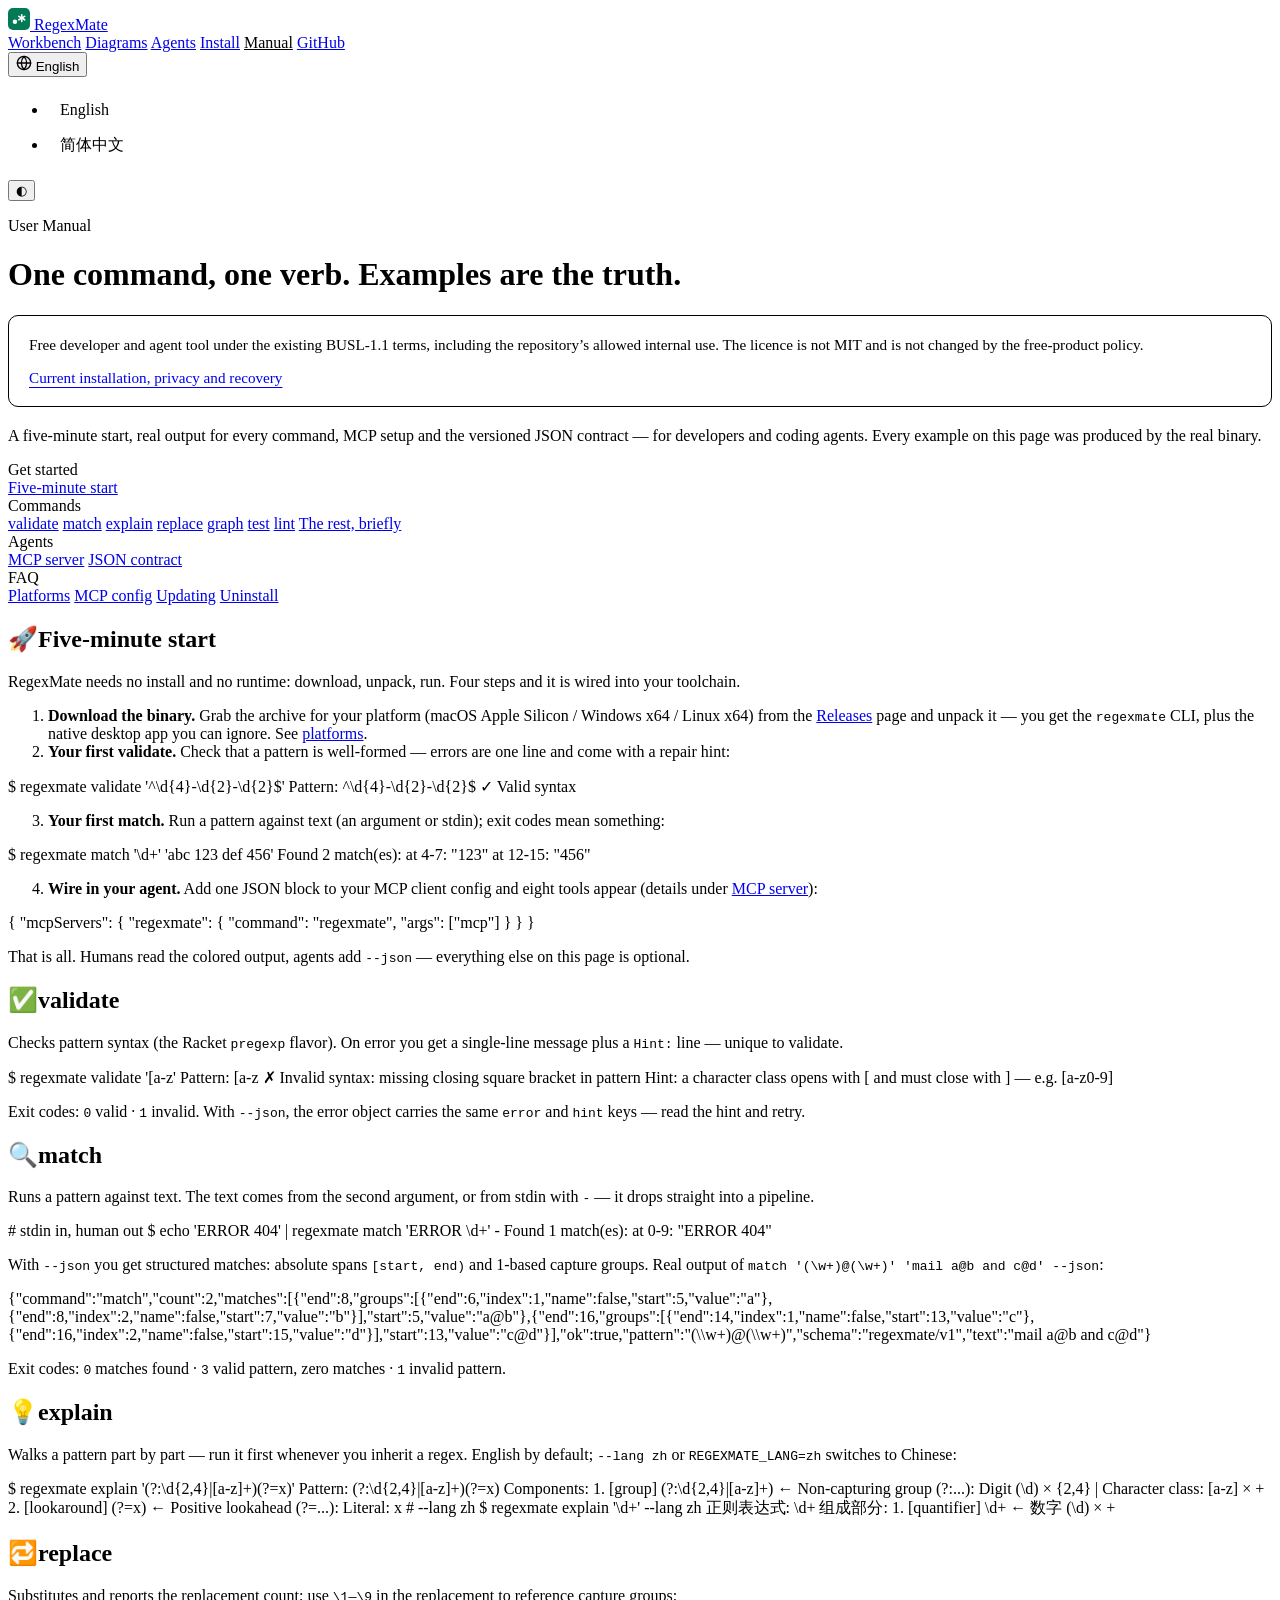
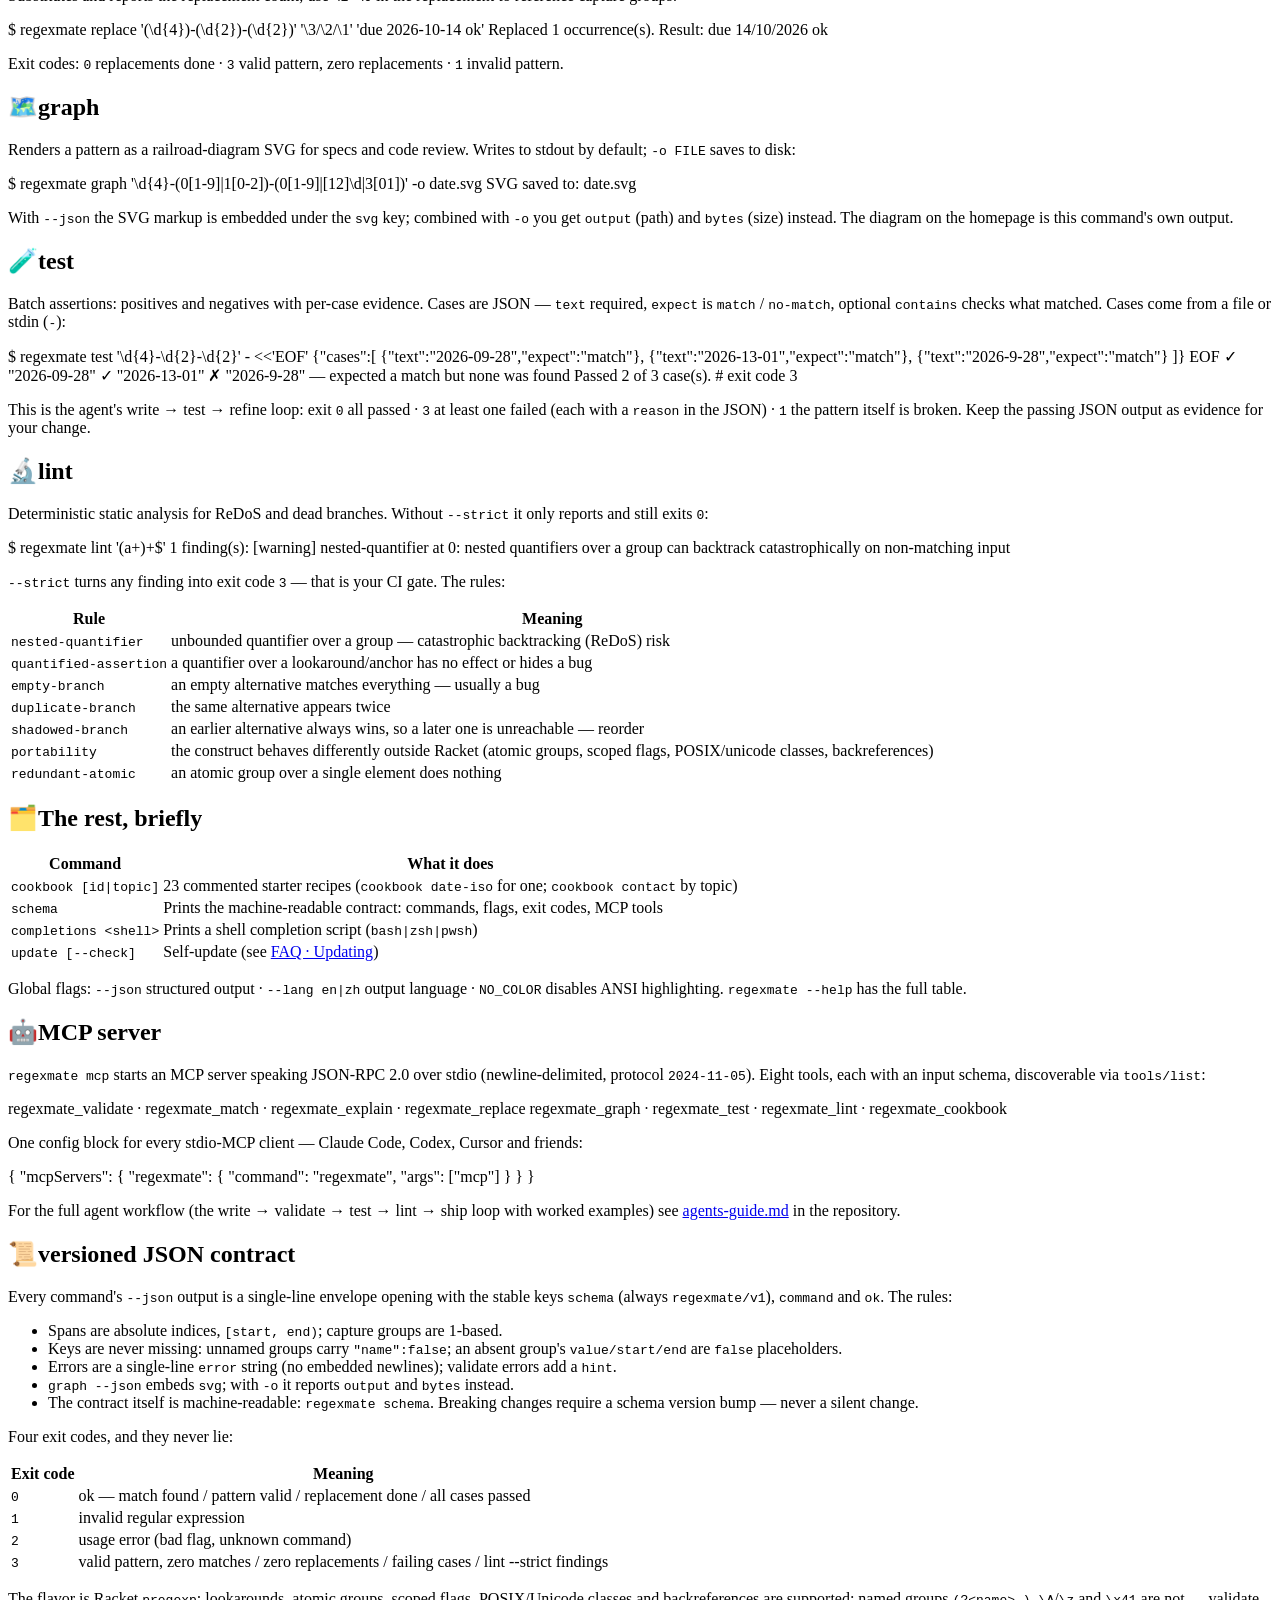
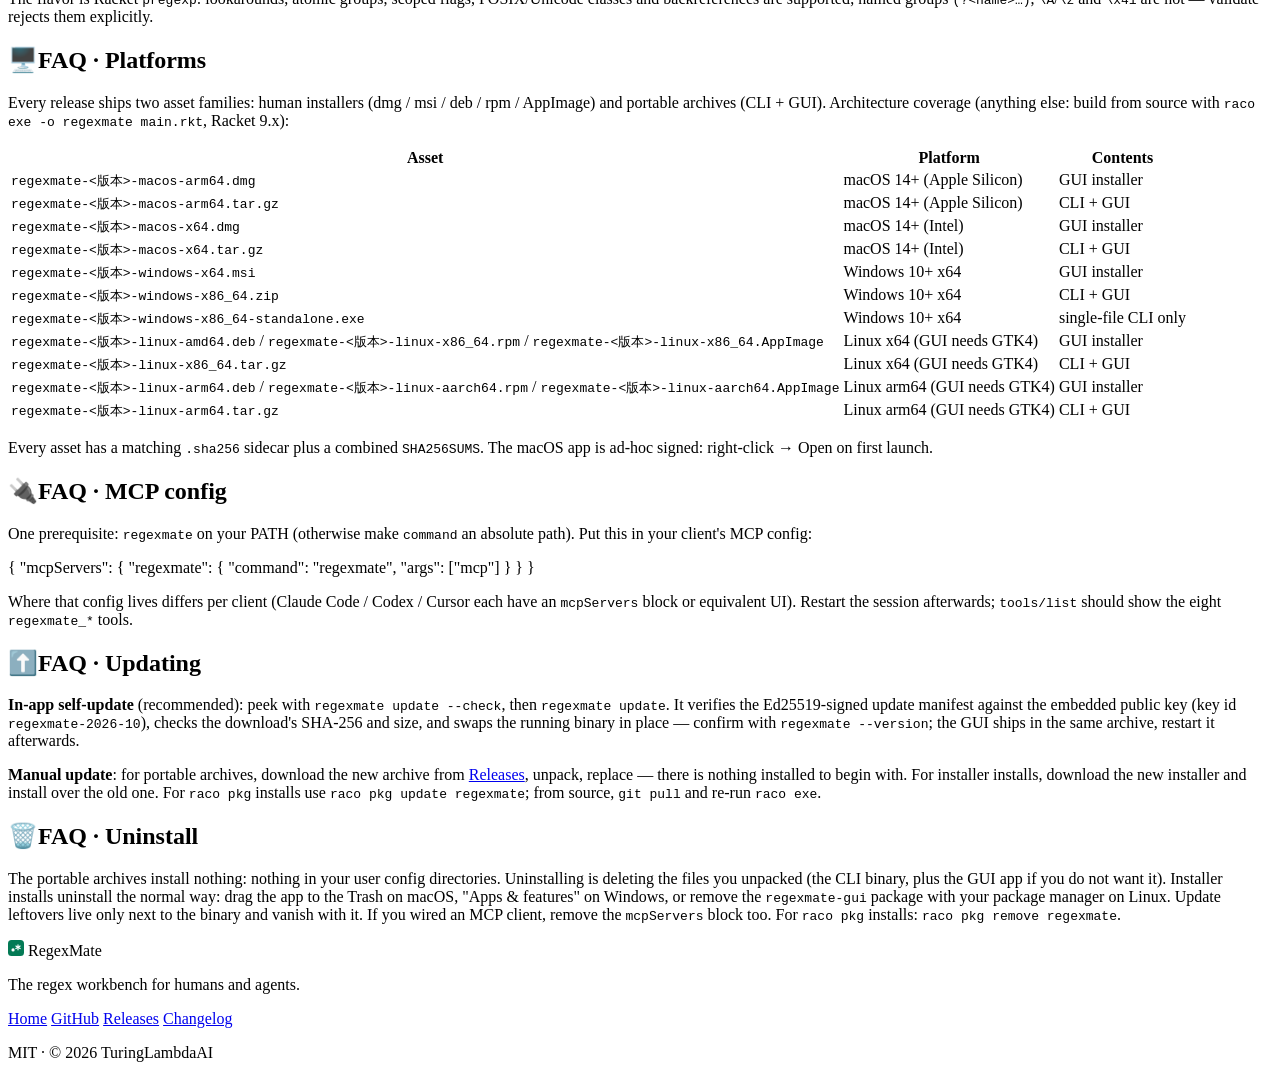
==== docs/guide.html @ d722d04e "docs: correct canonical repository references in public guide" ====
<!DOCTYPE html>
<html lang="zh-CN">
<head>
    <meta charset="UTF-8">
    <meta name="viewport" content="width=device-width, initial-scale=1.0">
    <title>RegexMate — 用户手册</title>
    <meta name="description" content="RegexMate 用户手册：五分钟上手、每个命令的真实示例、MCP server 接入、版本化 JSON 契约与常见问题。面向开发者与 coding agents。">
    <meta property="og:title" content="RegexMate — 用户手册">
    <meta property="og:description" content="五分钟上手、每个命令的真实示例、MCP 接入、版本化 JSON 契约与常见问题。面向开发者与 coding agents。">
    <meta property="og:type" content="website">
    <meta name="theme-color" media="(prefers-color-scheme: light)" content="#faf7f2">
    <meta name="theme-color" media="(prefers-color-scheme: dark)" content="#0A0A0B">
    <script>
      // anti-flash: resolve the theme before the stylesheet applies —
      // localStorage wins when the user picked manually, else the OS setting
      (function () {
        var t = localStorage.getItem('regexmate-theme');
        if (!t) t = matchMedia('(prefers-color-scheme: dark)').matches ? 'dark' : 'light';
        document.documentElement.dataset.theme = t;
      })();
    </script>
    <link rel="icon" type="image/svg+xml" href="assets/favicon.svg">
    <link rel="stylesheet" href="styles.css?v=4">
<script>
var _hmt = _hmt || [];
(function() {
  var hm = document.createElement("script");
  hm.src = "https://hm.baidu.com/hm.js?8e2445912635226bcba0c400bfb6079d";
  var s = document.getElementsByTagName("script")[0];
  s.parentNode.insertBefore(hm, s);
})();
</script>
<style>.lang-menu li.lang-choice{padding:0}.lang-menu .lang-choice button{display:block;width:100%;padding:8px 12px;border:0;background:transparent;color:inherit;font:inherit;text-align:left;cursor:pointer}.lang-menu .lang-choice button:focus-visible{outline:2px solid currentColor;outline-offset:-2px;border-radius:4px}</style>
<style>.guide-status{margin:20px 0;padding:16px 20px;border:1px solid currentColor;border-radius:10px;font-size:.95rem;line-height:1.65}.guide-status p{margin:0 0 8px}.guide-status a{text-decoration:underline;text-underline-offset:4px}html:lang(en) .reader-zh,html:lang(zh) .reader-en{display:none!important}</style>
</head>
<body>

    <!-- Nav -->
    <nav class="nav">
        <div class="nav-inner">
            <a class="brand" href="index.html">
                <svg width="22" height="22" viewBox="0 0 512 512" fill="none" aria-hidden="true">
                    <rect width="512" height="512" rx="115" fill="#037A55"/>
                    <circle cx="161" cy="318" r="52" fill="#FFFFFF"/>
                    <line x1="320" y1="156" x2="320" y2="314" stroke="#FFFFFF" stroke-width="37" stroke-linecap="round"/>
                    <line x1="251.6" y1="195.5" x2="388.4" y2="274.5" stroke="#FFFFFF" stroke-width="37" stroke-linecap="round"/>
                    <line x1="388.4" y1="195.5" x2="251.6" y2="274.5" stroke="#FFFFFF" stroke-width="37" stroke-linecap="round"/>
                </svg>
                RegexMate
            </a>
            <div class="nav-links">
                <a href="index.html#workbench" data-i18n="nav.workbench">工作台</a>
                <a href="index.html#diagrams" data-i18n="nav.diagrams">图解</a>
                <a href="index.html#agents" data-i18n="nav.agents">智能体</a>
                <a href="index.html#install" data-i18n="nav.install">安装</a>
                <a href="guide.html" data-i18n="nav.manual" style="color:var(--accent)">手册</a>
                <a href="https://github.com/turlamai/regexmate" class="nav-github">GitHub</a>
                <div class="lang-dropdown-wrapper">
                    <button class="lang-btn" type="button" onclick="void 0" aria-label="Switch language">
                        <svg width="16" height="16" viewBox="0 0 24 24" fill="none" stroke="currentColor" stroke-width="2" stroke-linecap="round" stroke-linejoin="round"><circle cx="12" cy="12" r="10"></circle><line x1="2" y1="12" x2="22" y2="12"></line><path d="M12 2a15.3 15.3 0 0 1 4 10 15.3 15.3 0 0 1-4 10 15.3 15.3 0 0 1-4-10 15.3 15.3 0 0 1 4-10z"></path></svg>
                        <span id="current-lang-label">简体中文</span>
                    </button>
                    <ul class="lang-menu">
                        <li class="lang-choice"><button type="button" onclick="setLanguage('en')">English</button></li>
                        <li class="lang-choice"><button type="button" onclick="setLanguage('zh')">简体中文</button></li>
                    </ul>
                </div>
                <button class="theme-btn" id="theme-btn" type="button" aria-label="Toggle theme">◐</button>
            </div>
        </div>
    </nav>

    <!-- Hero -->
    <header class="manual-hero">
        <div class="container">
            <p class="eyebrow" data-i18n="gd.eyebrow">用户手册</p>
            <h1 data-i18n="gd.title">一条命令一个动词，示例即真相。</h1>
<aside class="guide-status"><p class="reader-en " lang="en">Free developer and agent tool under the existing BUSL-1.1 terms, including the repository’s allowed internal use. The licence is not MIT and is not changed by the free-product policy.</p><p class="reader-zh " lang="zh">按现行 BUSL-1.1 条款提供的免费开发者与 agent 工具，包含仓库许可的内部使用。许可证不是 MIT，免费定位不改变许可条款。</p><a class="reader-en" lang="en" href="https://github.com/turlamai/regexmate/blob/main/docs/USER-GUIDE.md">Current installation, privacy and recovery</a><a class="reader-zh" lang="zh" href="https://github.com/turlamai/regexmate/blob/main/docs/USER-GUIDE.zh-CN.md">当前安装、隐私与恢复</a></aside>
            <p class="lead" data-i18n="gd.lead">五分钟上手、每个命令的真实输出、MCP 接入与版本化 JSON 契约——面向开发者与 coding agents。本页所有示例都由真实二进制产出。</p>
        </div>
    </header>

    <!-- Two-column: TOC + content -->
    <div class="manual-layout">

        <aside class="manual-toc" id="toc">
            <div class="manual-toc-group" data-i18n="gd.toc.start">上手</div>
            <a href="#quickstart" data-i18n="gd.toc.quickstart">五分钟上手</a>
            <div class="manual-toc-group" data-i18n="gd.toc.cmds">命令</div>
            <a href="#validate">validate</a>
            <a href="#match">match</a>
            <a href="#explain">explain</a>
            <a href="#replace">replace</a>
            <a href="#graph">graph</a>
            <a href="#test">test</a>
            <a href="#lint">lint</a>
            <a href="#cheatsheet" data-i18n="gd.toc.more">其余命令速查</a>
            <div class="manual-toc-group" data-i18n="gd.toc.agents">智能体</div>
            <a href="#mcp">MCP server</a>
            <a href="#contract" data-i18n="gd.toc.contract">JSON 契约</a>
            <div class="manual-toc-group">FAQ</div>
            <a href="#faq-platforms" data-i18n="gd.toc.platforms">平台覆盖</a>
            <a href="#faq-mcp" data-i18n="gd.toc.mcp">MCP 配置</a>
            <a href="#faq-update" data-i18n="gd.toc.update">更新</a>
            <a href="#faq-uninstall" data-i18n="gd.toc.uninstall">卸载</a>
        </aside>

        <main>

            <!-- =================== Quick start =================== -->
            <section class="manual-section" id="quickstart">
                <h2 class="manual-h2"><span class="h2-emoji">🚀</span><span data-i18n="gd.qs.title">五分钟上手</span></h2>
                <p data-i18n="gd.qs.p1">RegexMate 免安装、免运行时：下载、解压、运行。以下四步走完，你已经把它接进了你的工具链。</p>
                <ol>
                    <li data-i18n="gd.qs.s1"><strong>下载二进制。</strong>到 <a href="https://github.com/turlamai/regexmate/releases/latest">Releases</a> 页取对应平台的包（macOS Apple Silicon / Windows x64 / Linux x64），解压即得 <code>regexmate</code> CLI——包里还带原生桌面应用，不需要可略过。详见 <a href="#faq-platforms">平台覆盖</a>。</li>
                    <li data-i18n="gd.qs.s2"><strong>第一条 validate。</strong>确认一个正则写没写对——错误单行输出，还带修复提示：</li>
                </ol>
                <div class="out"><span class="prompt">$</span> regexmate validate '^\d{4}-\d{2}-\d{2}$'
Pattern: ^\d{4}-\d{2}-\d{2}$
✓ Valid syntax</div>
                <ol start="3">
                    <li data-i18n="gd.qs.s3"><strong>第一条 match。</strong>对文本（参数或 stdin）执行匹配，退出码语义化：</li>
                </ol>
                <div class="out"><span class="prompt">$</span> regexmate match '<span class="flag">\d+</span>' 'abc 123 def 456'
Found 2 match(es):
  at 4-7: "123"
  at 12-15: "456"</div>
                <ol start="4">
                    <li data-i18n="gd.qs.s4"><strong>接进你的 agent。</strong>在 MCP 客户端配置里加一段 JSON，八个工具即刻可用（完整说明见 <a href="#mcp">MCP server</a>）：</li>
                </ol>
                <div class="out">{
  <span class="flag">"mcpServers"</span>: {
    <span class="flag">"regexmate"</span>: { <span class="flag">"command"</span>: "regexmate", <span class="flag">"args"</span>: ["mcp"] }
  }
}</div>
                <p data-i18n="gd.qs.note">就这些。人类直接读彩色输出，agent 加一个 <code>--json</code>——其余章节都是可选的。</p>
            </section>

            <!-- =================== validate =================== -->
            <section class="manual-section" id="validate">
                <h2 class="manual-h2"><span class="h2-emoji">✅</span><span>validate</span></h2>
                <p data-i18n="gd.validate.p1">检查正则语法（Racket <code>pregexp</code> 方言）。语法错误时输出单行错误和一行 <code>Hint:</code> 修复建议——这是 validate 独有的。</p>
                <div class="out"><span class="prompt">$</span> regexmate validate '[a-z'
Pattern: [a-z
✗ Invalid syntax: missing closing square bracket in pattern
Hint: a character class opens with [ and must close with ] — e.g. [a-z0-9]</div>
                <p data-i18n="gd.validate.p2">退出码：<code>0</code> 语法有效 · <code>1</code> 语法无效。加 <code>--json</code> 时错误对象同样携带 <code>error</code> 与 <code>hint</code> 键，agent 读 hint 再重试即可。</p>
            </section>

            <!-- =================== match =================== -->
            <section class="manual-section" id="match">
                <h2 class="manual-h2"><span class="h2-emoji">🔍</span><span>match</span></h2>
                <p data-i18n="gd.match.p1">对文本执行匹配。文本来自第二个参数，或用 <code>-</code> 从 stdin 读——管道里随手就能接。</p>
                <div class="out"><span class="comment"># stdin in, human out</span>
<span class="prompt">$</span> echo 'ERROR 404' | regexmate match 'ERROR <span class="flag">\d+</span>' -
Found 1 match(es):
  at 0-9: "ERROR 404"</div>
                <p data-i18n="gd.match.p2"><code>--json</code> 时输出结构化匹配：绝对区间 <code>[start, end)</code>、从 1 计数的捕获组。下面是 <code>match '(\w+)@(\w+)' 'mail a@b and c@d' --json</code> 的真实输出：</p>
                <div class="out">{"command":"match","count":2,"matches":[{"end":8,"groups":[{"end":6,"index":1,"name":false,"start":5,"value":"a"},{"end":8,"index":2,"name":false,"start":7,"value":"b"}],"start":5,"value":"a@b"},{"end":16,"groups":[{"end":14,"index":1,"name":false,"start":13,"value":"c"},{"end":16,"index":2,"name":false,"start":15,"value":"d"}],"start":13,"value":"c@d"}],"ok":true,"pattern":"(\\w+)@(\\w+)","schema":"regexmate/v1","text":"mail a@b and c@d"}</div>
                <p data-i18n="gd.match.p3">退出码：<code>0</code> 有匹配 · <code>3</code> 语法有效但零匹配 · <code>1</code> 正则无效。</p>
            </section>

            <!-- =================== explain =================== -->
            <section class="manual-section" id="explain">
                <h2 class="manual-h2"><span class="h2-emoji">💡</span><span>explain</span></h2>
                <p data-i18n="gd.explain.p1">逐段解释一个正则——接手别人的正则时先跑一遍。默认英文，<code>--lang zh</code> 或环境变量 <code>REGEXMATE_LANG=zh</code> 切中文：</p>
                <div class="out"><span class="prompt">$</span> regexmate explain '(?:\d{2,4}|[a-z]+)(?=x)'
Pattern: (?:\d{2,4}|[a-z]+)(?=x)

Components:
  1. [group] (?:\d{2,4}|[a-z]+)  ← Non-capturing group (?:...): Digit (\d) × {2,4} | Character class: [a-z] × +
  2. [lookaround] (?=x)  ← Positive lookahead (?=...): Literal: x

<span class="comment"># --lang zh</span>
<span class="prompt">$</span> regexmate explain '<span class="flag">\d+</span>' --lang zh
正则表达式: \d+

组成部分:
  1. [quantifier] \d+  ← 数字 (\d) × +</div>
            </section>

            <!-- =================== replace =================== -->
            <section class="manual-section" id="replace">
                <h2 class="manual-h2"><span class="h2-emoji">🔁</span><span>replace</span></h2>
                <p data-i18n="gd.replace.p1">替换并报告替换次数，替换文本里用 <code>\1</code>–<code>\9</code> 反向引用捕获组：</p>
                <div class="out"><span class="prompt">$</span> regexmate replace '(\d{4})-(\d{2})-(\d{2})' '<span class="flag">\3/\2/\1</span>' 'due 2026-10-14 ok'
Replaced 1 occurrence(s).
Result: due 14/10/2026 ok</div>
                <p data-i18n="gd.replace.p2">退出码：<code>0</code> 有替换 · <code>3</code> 语法有效但零替换 · <code>1</code> 正则无效。</p>
            </section>

            <!-- =================== graph =================== -->
            <section class="manual-section" id="graph">
                <h2 class="manual-h2"><span class="h2-emoji">🗺️</span><span>graph</span></h2>
                <p data-i18n="gd.graph.p1">把正则渲染成铁路图 SVG，用于规格文档和代码评审。默认写 stdout，<code>-o FILE</code> 落盘：</p>
                <div class="out"><span class="prompt">$</span> regexmate graph '<span class="flag">\d{4}-(0[1-9]|1[0-2])-(0[1-9]|[12]\d|3[01])</span>' -o date.svg
SVG saved to: date.svg</div>
                <p data-i18n="gd.graph.p2"><code>--json</code> 时 SVG 直接内嵌在 <code>svg</code> 键里；与 <code>-o</code> 同用时则报告 <code>output</code>（路径）和 <code>bytes</code>（大小）两个键。首页那张铁路图就是这个命令自己的输出。</p>
            </section>

            <!-- =================== test =================== -->
            <section class="manual-section" id="test">
                <h2 class="manual-h2"><span class="h2-emoji">🧪</span><span>test</span></h2>
                <p data-i18n="gd.test.p1">批量断言：正反用例各来一遍，逐条给出证据。用例是 JSON——<code>text</code> 必填，<code>expect</code> 取 <code>match</code> / <code>no-match</code>，可选 <code>contains</code> 检查匹配内容。用例文件参数或 stdin（<code>-</code>）皆可：</p>
                <div class="out"><span class="prompt">$</span> regexmate test '<span class="flag">\d{4}-\d{2}-\d{2}</span>' - &lt;&lt;'EOF'
{"cases":[
  {"text":"2026-09-28","expect":"match"},
  {"text":"2026-13-01","expect":"match"},
  {"text":"2026-9-28","expect":"match"}
]}
EOF
  ✓ "2026-09-28"
  ✓ "2026-13-01"
  ✗ "2026-9-28" — expected a match but none was found
Passed 2 of 3 case(s).<span class="comment">   # exit code 3</span></div>
                <p data-i18n="gd.test.p2">这就是 agent 的 write → test → refine 循环：退出码 <code>0</code> 全部通过 · <code>3</code> 有用例失败（JSON 输出里逐条带 <code>reason</code>）· <code>1</code> 正则本身无效。把通过的 JSON 输出留作改动证据。</p>
            </section>

            <!-- =================== lint =================== -->
            <section class="manual-section" id="lint">
                <h2 class="manual-h2"><span class="h2-emoji">🔬</span><span>lint</span></h2>
                <p data-i18n="gd.lint.p1">确定性静态分析，抓 ReDoS 与死分支。不加 <code>--strict</code> 时只报告、退出码仍为 <code>0</code>：</p>
                <div class="out"><span class="prompt">$</span> regexmate lint '(a+)+$'
1 finding(s):
  [warning] nested-quantifier at 0: nested quantifiers over a group can backtrack catastrophically on non-matching input</div>
                <p data-i18n="gd.lint.p2"><code>--strict</code> 把任何发现变成退出码 <code>3</code>——CI 门禁就靠它。规则一览：</p>
                <table class="syntax-table">
                    <thead>
                        <tr>
                            <th data-i18n="gd.lint.th1">规则</th>
                            <th data-i18n="gd.lint.th2">含义</th>
                        </tr>
                    </thead>
                    <tbody>
                        <tr><td><code>nested-quantifier</code></td><td data-i18n="gd.lint.r1">组上再叠无界量词——灾难性回溯（ReDoS）风险</td></tr>
                        <tr><td><code>quantified-assertion</code></td><td data-i18n="gd.lint.r2">环视/锚点上的量词无效果或掩盖 bug</td></tr>
                        <tr><td><code>empty-branch</code></td><td data-i18n="gd.lint.r3">空分支匹配一切——通常是 bug</td></tr>
                        <tr><td><code>duplicate-branch</code></td><td data-i18n="gd.lint.r4">同一分支出现两次</td></tr>
                        <tr><td><code>shadowed-branch</code></td><td data-i18n="gd.lint.r5">前面的分支永远命中，后面的分支不可达——调整顺序</td></tr>
                        <tr><td><code>portability</code></td><td data-i18n="gd.lint.r6">该构造在 Racket 之外行为不同（原子组、内嵌旗标、POSIX/unicode 类、反向引用）</td></tr>
                        <tr><td><code>redundant-atomic</code></td><td data-i18n="gd.lint.r7">单元素上的原子组不起作用</td></tr>
                    </tbody>
                </table>
            </section>

            <!-- =================== cheatsheet =================== -->
            <section class="manual-section" id="cheatsheet">
                <h2 class="manual-h2"><span class="h2-emoji">🗂️</span><span data-i18n="gd.cheat.title">其余命令速查</span></h2>
                <table class="syntax-table">
                    <thead>
                        <tr>
                            <th data-i18n="gd.cheat.th1">命令</th>
                            <th data-i18n="gd.cheat.th2">作用</th>
                        </tr>
                    </thead>
                    <tbody>
                        <tr><td><code>cookbook [id|topic]</code></td><td data-i18n="gd.cheat.c1">23 个带讲解的入门配方（<code>cookbook date-iso</code> 看单条；<code>cookbook contact</code> 按主题）</td></tr>
                        <tr><td><code>schema</code></td><td data-i18n="gd.cheat.c2">打印机器可读契约：命令、旗标、退出码、MCP 工具</td></tr>
                        <tr><td><code>completions &lt;shell&gt;</code></td><td data-i18n="gd.cheat.c3">输出 shell 补全脚本（<code>bash|zsh|pwsh</code>）</td></tr>
                        <tr><td><code>update [--check]</code></td><td data-i18n="gd.cheat.c4">自更新（见 <a href="#faq-update">FAQ·更新</a>）</td></tr>
                    </tbody>
                </table>
                <p data-i18n="gd.cheat.note">通用旗标：<code>--json</code> 结构化输出 · <code>--lang en|zh</code> 输出语言 · <code>NO_COLOR</code> 关闭 ANSI 高亮。用 <code>regexmate --help</code> 看全表。</p>
            </section>

            <!-- =================== MCP =================== -->
            <section class="manual-section" id="mcp">
                <h2 class="manual-h2"><span class="h2-emoji">🤖</span><span>MCP server</span></h2>
                <p data-i18n="gd.mcp.p1"><code>regexmate mcp</code> 启动 stdio 上的 JSON-RPC 2.0（换行分隔，协议版本 <code>2024-11-05</code>）MCP server。八个工具，各带输入 schema，可通过 <code>tools/list</code> 发现：</p>
                <div class="out">regexmate_validate · regexmate_match · regexmate_explain · regexmate_replace
regexmate_graph · regexmate_test · regexmate_lint · regexmate_cookbook</div>
                <p data-i18n="gd.mcp.p2">Claude Code、Codex、Cursor 等任何支持 stdio MCP 的客户端都认这一段配置：</p>
                <div class="out">{
  <span class="flag">"mcpServers"</span>: {
    <span class="flag">"regexmate"</span>: { <span class="flag">"command"</span>: "regexmate", <span class="flag">"args"</span>: ["mcp"] }
  }
}</div>
                <p data-i18n="gd.mcp.p3">给 agent 的完整工作流（write → validate → test → lint → ship 循环与实例）见仓库里的 <a href="https://github.com/turlamai/regexmate/blob/main/docs/agents-guide.md">agents-guide.md</a>。</p>
            </section>

            <!-- =================== contract =================== -->
            <section class="manual-section" id="contract">
                <h2 class="manual-h2"><span class="h2-emoji">📜</span><span data-i18n="gd.contract.title">versioned JSON contract</span></h2>
                <p data-i18n="gd.contract.p1">每个命令的 <code>--json</code> 输出都是单行信封，稳定键 <code>schema</code>（恒为 <code>regexmate/v1</code>）、<code>command</code>、<code>ok</code> 打头。规则：</p>
                <ul>
                    <li data-i18n="gd.contract.r1">区间是绝对下标、<code>[start, end)</code> 半开；捕获组从 1 计数。</li>
                    <li data-i18n="gd.contract.r2">键永不缺席：未命名组 <code>"name":false</code>；缺席的组 <code>value/start/end</code> 用 <code>false</code> 占位。</li>
                    <li data-i18n="gd.contract.r3">错误是单行 <code>error</code> 字符串（无内嵌换行）；validate 的错误附 <code>hint</code> 修复建议。</li>
                    <li data-i18n="gd.contract.r4"><code>graph --json</code> 内嵌 <code>svg</code>；与 <code>-o</code> 同用时报告 <code>output</code> 与 <code>bytes</code>。</li>
                    <li data-i18n="gd.contract.r5">契约本身机读：<code>regexmate schema</code>。破坏性变更必须先升 schema 版本，绝不悄悄改。</li>
                </ul>
                <p data-i18n="gd.contract.p2">退出码四档，语义从不撒谎：</p>
                <table class="syntax-table">
                    <thead>
                        <tr><th data-i18n="gd.contract.th1">退出码</th><th data-i18n="gd.contract.th2">含义</th></tr>
                    </thead>
                    <tbody>
                        <tr><td><code>0</code></td><td data-i18n="gd.contract.e0">成功——有匹配 / 语法有效 / 完成替换 / 用例全过</td></tr>
                        <tr><td><code>1</code></td><td data-i18n="gd.contract.e1">正则表达式无效</td></tr>
                        <tr><td><code>2</code></td><td data-i18n="gd.contract.e2">用法错误（错误选项、未知命令）</td></tr>
                        <tr><td><code>3</code></td><td data-i18n="gd.contract.e3">语法有效但零匹配 / 零替换 / 用例失败 / lint --strict 有发现</td></tr>
                    </tbody>
                </table>
                <p data-i18n="gd.contract.p3">正则方言是 Racket <code>pregexp</code>：支持环视、原子组、内嵌旗标、POSIX/Unicode 类、反向引用；不支持命名组 <code>(?&lt;name&gt;…)</code>、<code>\A</code>/<code>\z</code>、<code>\x41</code>——validate 会明确拒绝。</p>
            </section>

            <!-- =================== FAQ: platforms =================== -->
            <section class="manual-section" id="faq-platforms">
                <h2 class="manual-h2"><span class="h2-emoji">🖥️</span><span data-i18n="gd.faq.plat.title">FAQ · 平台覆盖</span></h2>
                <p data-i18n="gd.faq.plat.p1">每个 release 提供两类资产：人类安装器（dmg / msi / deb / rpm / AppImage）与便携压缩包（CLI + GUI）。架构覆盖如下（其余架构请从源码构建：<code>raco exe -o regexmate main.rkt</code>，需 Racket 9.x）：</p>
                <table class="syntax-table">
                    <thead>
                        <tr>
                            <th data-i18n="gd.faq.plat.th1">资产</th>
                            <th data-i18n="gd.faq.plat.th2">平台</th>
                            <th data-i18n="gd.faq.plat.th3">内容</th>
                        </tr>
                    </thead>
                    <tbody>
                        <tr><td><code>regexmate-&lt;版本&gt;-macos-arm64.dmg</code></td><td data-i18n="gd.faq.plat.p4">macOS 14+（Apple Silicon）</td><td data-i18n="gd.faq.plat.p10">GUI 安装器</td></tr>
                        <tr><td><code>regexmate-&lt;版本&gt;-macos-arm64.tar.gz</code></td><td data-i18n="gd.faq.plat.p4">macOS 14+（Apple Silicon）</td><td>CLI + GUI</td></tr>
                        <tr><td><code>regexmate-&lt;版本&gt;-macos-x64.dmg</code></td><td data-i18n="gd.faq.plat.p8">macOS 14+（Intel）</td><td data-i18n="gd.faq.plat.p10">GUI 安装器</td></tr>
                        <tr><td><code>regexmate-&lt;版本&gt;-macos-x64.tar.gz</code></td><td data-i18n="gd.faq.plat.p8">macOS 14+（Intel）</td><td>CLI + GUI</td></tr>
                        <tr><td><code>regexmate-&lt;版本&gt;-windows-x64.msi</code></td><td>Windows 10+ x64</td><td data-i18n="gd.faq.plat.p10">GUI 安装器</td></tr>
                        <tr><td><code>regexmate-&lt;版本&gt;-windows-x86_64.zip</code></td><td>Windows 10+ x64</td><td>CLI + GUI</td></tr>
                        <tr><td><code>regexmate-&lt;版本&gt;-windows-x86_64-standalone.exe</code></td><td>Windows 10+ x64</td><td data-i18n="gd.faq.plat.p5">仅 CLI 的单文件</td></tr>
                        <tr><td><code>regexmate-&lt;版本&gt;-linux-amd64.deb</code> / <code>regexmate-&lt;版本&gt;-linux-x86_64.rpm</code> / <code>regexmate-&lt;版本&gt;-linux-x86_64.AppImage</code></td><td data-i18n="gd.faq.plat.p7">Linux x64（GUI 需 GTK4）</td><td data-i18n="gd.faq.plat.p10">GUI 安装器</td></tr>
                        <tr><td><code>regexmate-&lt;版本&gt;-linux-x86_64.tar.gz</code></td><td data-i18n="gd.faq.plat.p7">Linux x64（GUI 需 GTK4）</td><td>CLI + GUI</td></tr>
                        <tr><td><code>regexmate-&lt;版本&gt;-linux-arm64.deb</code> / <code>regexmate-&lt;版本&gt;-linux-aarch64.rpm</code> / <code>regexmate-&lt;版本&gt;-linux-aarch64.AppImage</code></td><td data-i18n="gd.faq.plat.p9">Linux arm64（GUI 需 GTK4）</td><td data-i18n="gd.faq.plat.p10">GUI 安装器</td></tr>
                        <tr><td><code>regexmate-&lt;版本&gt;-linux-arm64.tar.gz</code></td><td data-i18n="gd.faq.plat.p9">Linux arm64（GUI 需 GTK4）</td><td>CLI + GUI</td></tr>
                    </tbody>
                </table>
                <p data-i18n="gd.faq.plat.p6">每个资产都有同名 <code>.sha256</code> 边车和汇总的 <code>SHA256SUMS</code>。macOS 包为 ad-hoc 签名：首次打开 GUI 需右键 → 打开。</p>
            </section>

            <!-- =================== FAQ: MCP config =================== -->
            <section class="manual-section" id="faq-mcp">
                <h2 class="manual-h2"><span class="h2-emoji">🔌</span><span data-i18n="gd.faq.mcp.title">FAQ · MCP 配置</span></h2>
                <p data-i18n="gd.faq.mcp.p1">前提只有一个：<code>regexmate</code> 可执行文件在 PATH 里（不在的话把 <code>command</code> 写成绝对路径）。把这段放进客户端的 MCP 配置：</p>
                <div class="out">{
  <span class="flag">"mcpServers"</span>: {
    <span class="flag">"regexmate"</span>: { <span class="flag">"command"</span>: "regexmate", <span class="flag">"args"</span>: ["mcp"] }
  }
}</div>
                <p data-i18n="gd.faq.mcp.p2">配置文件位置随客户端而异（Claude Code / Codex / Cursor 各有 <code>mcpServers</code> 段或等价界面）；保存后重启会话，用 <code>tools/list</code> 应能看到八个 <code>regexmate_*</code> 工具。</p>
            </section>

            <!-- =================== FAQ: update =================== -->
            <section class="manual-section" id="faq-update">
                <h2 class="manual-h2"><span class="h2-emoji">⬆️</span><span data-i18n="gd.faq.update.title">FAQ · 更新</span></h2>
                <p data-i18n="gd.faq.update.p1"><strong>应用内自更新</strong>（推荐）：先 <code>regexmate update --check</code> 探一眼，再 <code>regexmate update</code>。更新流程会验证 Ed25519 签名的更新清单（内嵌公钥，key id <code>regexmate-2026-10</code>）、核对下载的 SHA-256 与大小，然后把运行中的二进制原地换装——更新完 <code>regexmate --version</code> 确认；GUI 在同一包里，重启即可。</p>
                <p data-i18n="gd.faq.update.p2"><strong>手动更新</strong>：便携包从 <a href="https://github.com/turlamai/regexmate/releases/latest">Releases</a> 下载新包、解压、覆盖旧文件即可——本来就免安装；安装器安装的重新下载新安装器覆盖安装。<code>raco pkg</code> 安装的用 <code>raco pkg update regexmate</code>；源码安装 <code>git pull</code> 后重跑 <code>raco exe</code>。</p>
            </section>

            <!-- =================== FAQ: uninstall =================== -->
            <section class="manual-section" id="faq-uninstall">
                <h2 class="manual-h2"><span class="h2-emoji">🗑️</span><span data-i18n="gd.faq.un.title">FAQ · 卸载</span></h2>
                <p data-i18n="gd.faq.un.p1">便携包免安装：不写用户配置目录，卸载就是删掉你解包出来的文件（CLI 二进制，连同不要的 GUI 应用）。安装器安装的从系统正常途径卸载：macOS 把应用拖进废纸篓，Windows 用「应用和功能」，Linux 用包管理器移除 <code>regexmate-gui</code> 包。更新产生的临时文件只出现在二进制旁边，随删除一起消失。若从 MCP 客户端接入过，顺手删掉配置里的 <code>mcpServers</code> 段。<code>raco pkg</code> 安装用 <code>raco pkg remove regexmate</code>。</p>
            </section>

        </main>
    </div>

    <!-- Footer -->
    <footer class="footer">
        <div class="container footer-inner">
            <div>
                <div class="brand brand-footer">
                    <svg width="16" height="16" viewBox="0 0 512 512" fill="none" aria-hidden="true">
                        <rect width="512" height="512" rx="115" fill="#037A55"/>
                        <circle cx="161" cy="318" r="52" fill="#FFFFFF"/>
                        <line x1="320" y1="156" x2="320" y2="314" stroke="#FFFFFF" stroke-width="37" stroke-linecap="round"/>
                        <line x1="251.6" y1="195.5" x2="388.4" y2="274.5" stroke="#FFFFFF" stroke-width="37" stroke-linecap="round"/>
                        <line x1="388.4" y1="195.5" x2="251.6" y2="274.5" stroke="#FFFFFF" stroke-width="37" stroke-linecap="round"/>
                    </svg>
                    RegexMate
                </div>
                <p class="footer-note" data-i18n="ft.note">面向人与智能体的正则工作台。</p>
            </div>
            <div class="footer-links">
                <a href="index.html" data-i18n="ft.home">首页</a>
                <a href="https://github.com/turlamai/regexmate">GitHub</a>
                <a href="https://github.com/turlamai/regexmate/releases" data-i18n="ft.releases">发布</a>
                <a href="https://github.com/turlamai/regexmate/blob/main/CHANGELOG.md" data-i18n="ft.changelog">更新日志</a>
            </div>
            <p class="footer-copy">MIT · © 2026 TuringLambdaAI</p>
        </div>
    </footer>

    <script>
    (function () {
        // i18n dictionaries — the static markup is the zh-CN default
        var zh = {
            "meta.title": "RegexMate — 用户手册",
            "meta.description": "RegexMate 用户手册：五分钟上手、每个命令的真实示例、MCP server 接入、版本化 JSON 契约与常见问题。面向开发者与 coding agents。",
            "meta.og.title": "RegexMate — 用户手册",
            "meta.og.description": "五分钟上手、每个命令的真实示例、MCP 接入、版本化 JSON 契约与常见问题。面向开发者与 coding agents。",
            "nav.workbench": "工作台", "nav.diagrams": "图解", "nav.agents": "智能体", "nav.install": "安装", "nav.manual": "手册",
            "gd.eyebrow": "用户手册",
            "gd.title": "一条命令一个动词，示例即真相。",
            "gd.lead": "五分钟上手、每个命令的真实输出、MCP 接入与版本化 JSON 契约——面向开发者与 coding agents。本页所有示例都由真实二进制产出。",
            "gd.toc.start": "上手", "gd.toc.quickstart": "五分钟上手", "gd.toc.cmds": "命令", "gd.toc.more": "其余命令速查",
            "gd.toc.agents": "智能体", "gd.toc.contract": "JSON 契约",
            "gd.toc.platforms": "平台覆盖", "gd.toc.mcp": "MCP 配置", "gd.toc.update": "更新", "gd.toc.uninstall": "卸载",
            "gd.qs.title": "五分钟上手",
            "gd.qs.p1": "RegexMate 免安装、免运行时：下载、解压、运行。以下四步走完，你已经把它接进了你的工具链。",
            "gd.qs.s1": "<strong>下载二进制。</strong>到 <a href='https://github.com/turlamai/regexmate/releases/latest'>Releases</a> 页取对应平台的包（macOS Apple Silicon / Windows x64 / Linux x64），解压即得 <code>regexmate</code> CLI——包里还带原生桌面应用，不需要可略过。详见 <a href='#faq-platforms'>平台覆盖</a>。",
            "gd.qs.s2": "<strong>第一条 validate。</strong>确认一个正则写没写对——错误单行输出，还带修复提示：",
            "gd.qs.s3": "<strong>第一条 match。</strong>对文本（参数或 stdin）执行匹配，退出码语义化：",
            "gd.qs.s4": "<strong>接进你的 agent。</strong>在 MCP 客户端配置里加一段 JSON，八个工具即刻可用（完整说明见 <a href='#mcp'>MCP server</a>）：",
            "gd.qs.note": "就这些。人类直接读彩色输出，agent 加一个 <code>--json</code>——其余章节都是可选的。",
            "gd.validate.p1": "检查正则语法（Racket <code>pregexp</code> 方言）。语法错误时输出单行错误和一行 <code>Hint:</code> 修复建议——这是 validate 独有的。",
            "gd.validate.p2": "退出码：<code>0</code> 语法有效 · <code>1</code> 语法无效。加 <code>--json</code> 时错误对象同样携带 <code>error</code> 与 <code>hint</code> 键，agent 读 hint 再重试即可。",
            "gd.match.p1": "对文本执行匹配。文本来自第二个参数，或用 <code>-</code> 从 stdin 读——管道里随手就能接。",
            "gd.match.p2": "<code>--json</code> 时输出结构化匹配：绝对区间 <code>[start, end)</code>、从 1 计数的捕获组。下面是 <code>match '(\\w+)@(\\w+)' 'mail a@b and c@d' --json</code> 的真实输出：",
            "gd.match.p3": "退出码：<code>0</code> 有匹配 · <code>3</code> 语法有效但零匹配 · <code>1</code> 正则无效。",
            "gd.explain.p1": "逐段解释一个正则——接手别人的正则时先跑一遍。默认英文，<code>--lang zh</code> 或环境变量 <code>REGEXMATE_LANG=zh</code> 切中文：",
            "gd.replace.p1": "替换并报告替换次数，替换文本里用 <code>\\1</code>–<code>\\9</code> 反向引用捕获组：",
            "gd.replace.p2": "退出码：<code>0</code> 有替换 · <code>3</code> 语法有效但零替换 · <code>1</code> 正则无效。",
            "gd.graph.p1": "把正则渲染成铁路图 SVG，用于规格文档和代码评审。默认写 stdout，<code>-o FILE</code> 落盘：",
            "gd.graph.p2": "<code>--json</code> 时 SVG 直接内嵌在 <code>svg</code> 键里；与 <code>-o</code> 同用时则报告 <code>output</code>（路径）和 <code>bytes</code>（大小）两个键。首页那张铁路图就是这个命令自己的输出。",
            "gd.test.p1": "批量断言：正反用例各来一遍，逐条给出证据。用例是 JSON——<code>text</code> 必填，<code>expect</code> 取 <code>match</code> / <code>no-match</code>，可选 <code>contains</code> 检查匹配内容。用例文件参数或 stdin（<code>-</code>）皆可：",
            "gd.test.p2": "这就是 agent 的 write → test → refine 循环：退出码 <code>0</code> 全部通过 · <code>3</code> 有用例失败（JSON 输出里逐条带 <code>reason</code>）· <code>1</code> 正则本身无效。把通过的 JSON 输出留作改动证据。",
            "gd.lint.p1": "确定性静态分析，抓 ReDoS 与死分支。不加 <code>--strict</code> 时只报告、退出码仍为 <code>0</code>：",
            "gd.lint.p2": "<code>--strict</code> 把任何发现变成退出码 <code>3</code>——CI 门禁就靠它。规则一览：",
            "gd.lint.th1": "规则", "gd.lint.th2": "含义",
            "gd.lint.r1": "组上再叠无界量词——灾难性回溯（ReDoS）风险",
            "gd.lint.r2": "环视/锚点上的量词无效果或掩盖 bug",
            "gd.lint.r3": "空分支匹配一切——通常是 bug",
            "gd.lint.r4": "同一分支出现两次",
            "gd.lint.r5": "前面的分支永远命中，后面的分支不可达——调整顺序",
            "gd.lint.r6": "该构造在 Racket 之外行为不同（原子组、内嵌旗标、POSIX/unicode 类、反向引用）",
            "gd.lint.r7": "单元素上的原子组不起作用",
            "gd.cheat.title": "其余命令速查",
            "gd.cheat.th1": "命令", "gd.cheat.th2": "作用",
            "gd.cheat.c1": "23 个带讲解的入门配方（<code>cookbook date-iso</code> 看单条；<code>cookbook contact</code> 按主题）",
            "gd.cheat.c2": "打印机器可读契约：命令、旗标、退出码、MCP 工具",
            "gd.cheat.c3": "输出 shell 补全脚本（<code>bash|zsh|pwsh</code>）",
            "gd.cheat.c4": "自更新（见 <a href='#faq-update'>FAQ·更新</a>）",
            "gd.cheat.note": "通用旗标：<code>--json</code> 结构化输出 · <code>--lang en|zh</code> 输出语言 · <code>NO_COLOR</code> 关闭 ANSI 高亮。用 <code>regexmate --help</code> 看全表。",
            "gd.mcp.p1": "<code>regexmate mcp</code> 启动 stdio 上的 JSON-RPC 2.0（换行分隔，协议版本 <code>2024-11-05</code>）MCP server。八个工具，各带输入 schema，可通过 <code>tools/list</code> 发现：",
            "gd.mcp.p2": "Claude Code、Codex、Cursor 等任何支持 stdio MCP 的客户端都认这一段配置：",
            "gd.mcp.p3": "给 agent 的完整工作流（write → validate → test → lint → ship 循环与实例）见仓库里的 <a href='https://github.com/turlamai/regexmate/blob/main/docs/agents-guide.md'>agents-guide.md</a>。",
            "gd.contract.title": "versioned JSON contract",
            "gd.contract.p1": "每个命令的 <code>--json</code> 输出都是单行信封，稳定键 <code>schema</code>（恒为 <code>regexmate/v1</code>）、<code>command</code>、<code>ok</code> 打头。规则：",
            "gd.contract.r1": "区间是绝对下标、<code>[start, end)</code> 半开；捕获组从 1 计数。",
            "gd.contract.r2": "键永不缺席：未命名组 <code>\"name\":false</code>；缺席的组 <code>value/start/end</code> 用 <code>false</code> 占位。",
            "gd.contract.r3": "错误是单行 <code>error</code> 字符串（无内嵌换行）；validate 的错误附 <code>hint</code> 修复建议。",
            "gd.contract.r4": "<code>graph --json</code> 内嵌 <code>svg</code>；与 <code>-o</code> 同用时报告 <code>output</code> 与 <code>bytes</code>。",
            "gd.contract.r5": "契约本身机读：<code>regexmate schema</code>。破坏性变更必须先升 schema 版本，绝不悄悄改。",
            "gd.contract.p2": "退出码四档，语义从不撒谎：",
            "gd.contract.th1": "退出码", "gd.contract.th2": "含义",
            "gd.contract.e0": "成功——有匹配 / 语法有效 / 完成替换 / 用例全过",
            "gd.contract.e1": "正则表达式无效",
            "gd.contract.e2": "用法错误（错误选项、未知命令）",
            "gd.contract.e3": "语法有效但零匹配 / 零替换 / 用例失败 / lint --strict 有发现",
            "gd.contract.p3": "正则方言是 Racket <code>pregexp</code>：支持环视、原子组、内嵌旗标、POSIX/Unicode 类、反向引用；不支持命名组 <code>(?&lt;name&gt;…)</code>、<code>\\A</code>/<code>\\z</code>、<code>\\x41</code>——validate 会明确拒绝。",
            "gd.faq.plat.title": "FAQ · 平台覆盖",
            "gd.faq.plat.p1": "每个 release 提供两类资产：人类安装器（dmg / msi / deb / rpm / AppImage）与便携压缩包（CLI + GUI）。架构覆盖如下（其余架构请从源码构建：<code>raco exe -o regexmate main.rkt</code>，需 Racket 9.x）：",
            "gd.faq.plat.th1": "资产", "gd.faq.plat.th2": "平台", "gd.faq.plat.th3": "内容",
            "gd.faq.plat.p4": "macOS 14+（Apple Silicon）",
            "gd.faq.plat.p8": "macOS 14+（Intel）", "gd.faq.plat.p9": "Linux arm64（GUI 需 GTK4）", "gd.faq.plat.p10": "GUI 安装器",
            "gd.faq.plat.p5": "仅 CLI 的单文件",
            "gd.faq.plat.p6": "每个资产都有同名 <code>.sha256</code> 边车和汇总的 <code>SHA256SUMS</code>。macOS 包为 ad-hoc 签名：首次打开 GUI 需右键 → 打开。",
            "gd.faq.mcp.title": "FAQ · MCP 配置",
            "gd.faq.mcp.p1": "前提只有一个：<code>regexmate</code> 可执行文件在 PATH 里（不在的话把 <code>command</code> 写成绝对路径）。把这段放进客户端的 MCP 配置：",
            "gd.faq.mcp.p2": "配置文件位置随客户端而异（Claude Code / Codex / Cursor 各有 <code>mcpServers</code> 段或等价界面）；保存后重启会话，用 <code>tools/list</code> 应能看到八个 <code>regexmate_*</code> 工具。",
            "gd.faq.update.title": "FAQ · 更新",
            "gd.faq.update.p1": "<strong>应用内自更新</strong>（推荐）：先 <code>regexmate update --check</code> 探一眼，再 <code>regexmate update</code>。更新流程会验证 Ed25519 签名的更新清单（内嵌公钥，key id <code>regexmate-2026-10</code>）、核对下载的 SHA-256 与大小，然后把运行中的二进制原地换装——更新完 <code>regexmate --version</code> 确认；GUI 在同一包里，重启即可。",
            "gd.faq.update.p2": "<strong>手动更新</strong>：便携包从 <a href='https://github.com/turlamai/regexmate/releases/latest'>Releases</a> 下载新包、解压、覆盖旧文件即可——本来就免安装；安装器安装的重新下载新安装器覆盖安装。<code>raco pkg</code> 安装的用 <code>raco pkg update regexmate</code>；源码安装 <code>git pull</code> 后重跑 <code>raco exe</code>。",
            "gd.faq.un.title": "FAQ · 卸载",
            "gd.faq.un.p1": "便携包免安装：不写用户配置目录，卸载就是删掉你解包出来的文件（CLI 二进制，连同不要的 GUI 应用）。安装器安装的从系统正常途径卸载：macOS 把应用拖进废纸篓，Windows 用「应用和功能」，Linux 用包管理器移除 <code>regexmate-gui</code> 包。更新产生的临时文件只出现在二进制旁边，随删除一起消失。若从 MCP 客户端接入过，顺手删掉配置里的 <code>mcpServers</code> 段。<code>raco pkg</code> 安装用 <code>raco pkg remove regexmate</code>。",
            "ft.note": "面向人与智能体的正则工作台。", "ft.home": "首页", "ft.releases": "发布", "ft.changelog": "更新日志"
        };
        var en = {
            "meta.title": "RegexMate — User Manual",
            "meta.description": "The RegexMate user manual: a five-minute start, real examples for every command, MCP server setup, the versioned JSON contract and FAQ. For developers and coding agents.",
            "meta.og.title": "RegexMate — User Manual",
            "meta.og.description": "A five-minute start, real examples for every command, MCP setup, the versioned JSON contract and FAQ. For developers and coding agents.",
            "nav.workbench": "Workbench", "nav.diagrams": "Diagrams", "nav.agents": "Agents", "nav.install": "Install", "nav.manual": "Manual",
            "gd.eyebrow": "User Manual",
            "gd.title": "One command, one verb. Examples are the truth.",
            "gd.lead": "A five-minute start, real output for every command, MCP setup and the versioned JSON contract — for developers and coding agents. Every example on this page was produced by the real binary.",
            "gd.toc.start": "Get started", "gd.toc.quickstart": "Five-minute start", "gd.toc.cmds": "Commands", "gd.toc.more": "The rest, briefly",
            "gd.toc.agents": "Agents", "gd.toc.contract": "JSON contract",
            "gd.toc.platforms": "Platforms", "gd.toc.mcp": "MCP config", "gd.toc.update": "Updating", "gd.toc.uninstall": "Uninstall",
            "gd.qs.title": "Five-minute start",
            "gd.qs.p1": "RegexMate needs no install and no runtime: download, unpack, run. Four steps and it is wired into your toolchain.",
            "gd.qs.s1": "<strong>Download the binary.</strong> Grab the archive for your platform (macOS Apple Silicon / Windows x64 / Linux x64) from the <a href='https://github.com/turlamai/regexmate/releases/latest'>Releases</a> page and unpack it — you get the <code>regexmate</code> CLI, plus the native desktop app you can ignore. See <a href='#faq-platforms'>platforms</a>.",
            "gd.qs.s2": "<strong>Your first validate.</strong> Check that a pattern is well-formed — errors are one line and come with a repair hint:",
            "gd.qs.s3": "<strong>Your first match.</strong> Run a pattern against text (an argument or stdin); exit codes mean something:",
            "gd.qs.s4": "<strong>Wire in your agent.</strong> Add one JSON block to your MCP client config and eight tools appear (details under <a href='#mcp'>MCP server</a>):",
            "gd.qs.note": "That is all. Humans read the colored output, agents add <code>--json</code> — everything else on this page is optional.",
            "gd.validate.p1": "Checks pattern syntax (the Racket <code>pregexp</code> flavor). On error you get a single-line message plus a <code>Hint:</code> line — unique to validate.",
            "gd.validate.p2": "Exit codes: <code>0</code> valid · <code>1</code> invalid. With <code>--json</code>, the error object carries the same <code>error</code> and <code>hint</code> keys — read the hint and retry.",
            "gd.match.p1": "Runs a pattern against text. The text comes from the second argument, or from stdin with <code>-</code> — it drops straight into a pipeline.",
            "gd.match.p2": "With <code>--json</code> you get structured matches: absolute spans <code>[start, end)</code> and 1-based capture groups. Real output of <code>match '(\\w+)@(\\w+)' 'mail a@b and c@d' --json</code>:",
            "gd.match.p3": "Exit codes: <code>0</code> matches found · <code>3</code> valid pattern, zero matches · <code>1</code> invalid pattern.",
            "gd.explain.p1": "Walks a pattern part by part — run it first whenever you inherit a regex. English by default; <code>--lang zh</code> or <code>REGEXMATE_LANG=zh</code> switches to Chinese:",
            "gd.replace.p1": "Substitutes and reports the replacement count; use <code>\\1</code>–<code>\\9</code> in the replacement to reference capture groups:",
            "gd.replace.p2": "Exit codes: <code>0</code> replacements done · <code>3</code> valid pattern, zero replacements · <code>1</code> invalid pattern.",
            "gd.graph.p1": "Renders a pattern as a railroad-diagram SVG for specs and code review. Writes to stdout by default; <code>-o FILE</code> saves to disk:",
            "gd.graph.p2": "With <code>--json</code> the SVG markup is embedded under the <code>svg</code> key; combined with <code>-o</code> you get <code>output</code> (path) and <code>bytes</code> (size) instead. The diagram on the homepage is this command's own output.",
            "gd.test.p1": "Batch assertions: positives and negatives with per-case evidence. Cases are JSON — <code>text</code> required, <code>expect</code> is <code>match</code> / <code>no-match</code>, optional <code>contains</code> checks what matched. Cases come from a file or stdin (<code>-</code>):",
            "gd.test.p2": "This is the agent's write → test → refine loop: exit <code>0</code> all passed · <code>3</code> at least one failed (each with a <code>reason</code> in the JSON) · <code>1</code> the pattern itself is broken. Keep the passing JSON output as evidence for your change.",
            "gd.lint.p1": "Deterministic static analysis for ReDoS and dead branches. Without <code>--strict</code> it only reports and still exits <code>0</code>:",
            "gd.lint.p2": "<code>--strict</code> turns any finding into exit code <code>3</code> — that is your CI gate. The rules:",
            "gd.lint.th1": "Rule", "gd.lint.th2": "Meaning",
            "gd.lint.r1": "unbounded quantifier over a group — catastrophic backtracking (ReDoS) risk",
            "gd.lint.r2": "a quantifier over a lookaround/anchor has no effect or hides a bug",
            "gd.lint.r3": "an empty alternative matches everything — usually a bug",
            "gd.lint.r4": "the same alternative appears twice",
            "gd.lint.r5": "an earlier alternative always wins, so a later one is unreachable — reorder",
            "gd.lint.r6": "the construct behaves differently outside Racket (atomic groups, scoped flags, POSIX/unicode classes, backreferences)",
            "gd.lint.r7": "an atomic group over a single element does nothing",
            "gd.cheat.title": "The rest, briefly",
            "gd.cheat.th1": "Command", "gd.cheat.th2": "What it does",
            "gd.cheat.c1": "23 commented starter recipes (<code>cookbook date-iso</code> for one; <code>cookbook contact</code> by topic)",
            "gd.cheat.c2": "Prints the machine-readable contract: commands, flags, exit codes, MCP tools",
            "gd.cheat.c3": "Prints a shell completion script (<code>bash|zsh|pwsh</code>)",
            "gd.cheat.c4": "Self-update (see <a href='#faq-update'>FAQ · Updating</a>)",
            "gd.cheat.note": "Global flags: <code>--json</code> structured output · <code>--lang en|zh</code> output language · <code>NO_COLOR</code> disables ANSI highlighting. <code>regexmate --help</code> has the full table.",
            "gd.mcp.p1": "<code>regexmate mcp</code> starts an MCP server speaking JSON-RPC 2.0 over stdio (newline-delimited, protocol <code>2024-11-05</code>). Eight tools, each with an input schema, discoverable via <code>tools/list</code>:",
            "gd.mcp.p2": "One config block for every stdio-MCP client — Claude Code, Codex, Cursor and friends:",
            "gd.mcp.p3": "For the full agent workflow (the write → validate → test → lint → ship loop with worked examples) see <a href='https://github.com/turlamai/regexmate/blob/main/docs/agents-guide.md'>agents-guide.md</a> in the repository.",
            "gd.contract.title": "versioned JSON contract",
            "gd.contract.p1": "Every command's <code>--json</code> output is a single-line envelope opening with the stable keys <code>schema</code> (always <code>regexmate/v1</code>), <code>command</code> and <code>ok</code>. The rules:",
            "gd.contract.r1": "Spans are absolute indices, <code>[start, end)</code>; capture groups are 1-based.",
            "gd.contract.r2": "Keys are never missing: unnamed groups carry <code>\"name\":false</code>; an absent group's <code>value/start/end</code> are <code>false</code> placeholders.",
            "gd.contract.r3": "Errors are a single-line <code>error</code> string (no embedded newlines); validate errors add a <code>hint</code>.",
            "gd.contract.r4": "<code>graph --json</code> embeds <code>svg</code>; with <code>-o</code> it reports <code>output</code> and <code>bytes</code> instead.",
            "gd.contract.r5": "The contract itself is machine-readable: <code>regexmate schema</code>. Breaking changes require a schema version bump — never a silent change.",
            "gd.contract.p2": "Four exit codes, and they never lie:",
            "gd.contract.th1": "Exit code", "gd.contract.th2": "Meaning",
            "gd.contract.e0": "ok — match found / pattern valid / replacement done / all cases passed",
            "gd.contract.e1": "invalid regular expression",
            "gd.contract.e2": "usage error (bad flag, unknown command)",
            "gd.contract.e3": "valid pattern, zero matches / zero replacements / failing cases / lint --strict findings",
            "gd.contract.p3": "The flavor is Racket <code>pregexp</code>: lookarounds, atomic groups, scoped flags, POSIX/Unicode classes and backreferences are supported; named groups <code>(?&lt;name&gt;…)</code>, <code>\\A</code>/<code>\\z</code> and <code>\\x41</code> are not — validate rejects them explicitly.",
            "gd.faq.plat.title": "FAQ · Platforms",
            "gd.faq.plat.p1": "Every release ships two asset families: human installers (dmg / msi / deb / rpm / AppImage) and portable archives (CLI + GUI). Architecture coverage (anything else: build from source with <code>raco exe -o regexmate main.rkt</code>, Racket 9.x):",
            "gd.faq.plat.th1": "Asset", "gd.faq.plat.th2": "Platform", "gd.faq.plat.th3": "Contents",
            "gd.faq.plat.p4": "macOS 14+ (Apple Silicon)",
            "gd.faq.plat.p8": "macOS 14+ (Intel)", "gd.faq.plat.p9": "Linux arm64 (GUI needs GTK4)", "gd.faq.plat.p10": "GUI installer",
            "gd.faq.plat.p5": "single-file CLI only",
            "gd.faq.plat.p7": "Linux x64 (GUI needs GTK4)",
            "gd.faq.plat.p6": "Every asset has a matching <code>.sha256</code> sidecar plus a combined <code>SHA256SUMS</code>. The macOS app is ad-hoc signed: right-click → Open on first launch.",
            "gd.faq.mcp.title": "FAQ · MCP config",
            "gd.faq.mcp.p1": "One prerequisite: <code>regexmate</code> on your PATH (otherwise make <code>command</code> an absolute path). Put this in your client's MCP config:",
            "gd.faq.mcp.p2": "Where that config lives differs per client (Claude Code / Codex / Cursor each have an <code>mcpServers</code> block or equivalent UI). Restart the session afterwards; <code>tools/list</code> should show the eight <code>regexmate_*</code> tools.",
            "gd.faq.update.title": "FAQ · Updating",
            "gd.faq.update.p1": "<strong>In-app self-update</strong> (recommended): peek with <code>regexmate update --check</code>, then <code>regexmate update</code>. It verifies the Ed25519-signed update manifest against the embedded public key (key id <code>regexmate-2026-10</code>), checks the download's SHA-256 and size, and swaps the running binary in place — confirm with <code>regexmate --version</code>; the GUI ships in the same archive, restart it afterwards.",
            "gd.faq.update.p2": "<strong>Manual update</strong>: for portable archives, download the new archive from <a href='https://github.com/turlamai/regexmate/releases/latest'>Releases</a>, unpack, replace — there is nothing installed to begin with. For installer installs, download the new installer and install over the old one. For <code>raco pkg</code> installs use <code>raco pkg update regexmate</code>; from source, <code>git pull</code> and re-run <code>raco exe</code>.",
            "gd.faq.un.title": "FAQ · Uninstall",
            "gd.faq.un.p1": "The portable archives install nothing: nothing in your user config directories. Uninstalling is deleting the files you unpacked (the CLI binary, plus the GUI app if you do not want it). Installer installs uninstall the normal way: drag the app to the Trash on macOS, \"Apps &amp; features\" on Windows, or remove the <code>regexmate-gui</code> package with your package manager on Linux. Update leftovers live only next to the binary and vanish with it. If you wired an MCP client, remove the <code>mcpServers</code> block too. For <code>raco pkg</code> installs: <code>raco pkg remove regexmate</code>.",
            "ft.note": "The regex workbench for humans and agents.", "ft.home": "Home", "ft.releases": "Releases", "ft.changelog": "Changelog"
        };
        // language dropdown: unified family policy (explicit choice wins; otherwise browser locale)
        var LANGUAGE_OVERRIDE_KEY = 'regexmate-lang-override-v2';
        var LANGUAGE_LEGACY_KEYS = ['regexmate-lang', 'site-lang'];
        var current, isZh;

        function readLanguageOverride() {
            try {
                var v = localStorage.getItem(LANGUAGE_OVERRIDE_KEY);
                if (v !== 'zh' && v !== 'en') {
                    for (var i = 0; i < LANGUAGE_LEGACY_KEYS.length; i++) {
                        var legacy = localStorage.getItem(LANGUAGE_LEGACY_KEYS[i]);
                        if (legacy === 'zh' || legacy === 'en') { v = legacy; try { localStorage.setItem(LANGUAGE_OVERRIDE_KEY, v); } catch (e) {} break; }
                    }
                }
                return v === 'zh' || v === 'en' ? v : null;
            } catch (e) { return null; }
        }
        function detectBrowserLanguage() {
            var locale = (navigator.languages && navigator.languages[0]) || navigator.language || '';
            return String(locale).toLowerCase().indexOf('zh') === 0 ? 'zh' : 'en';
        }
        function apply(lang) {
            current = lang === 'en' ? en : zh;
            isZh = lang === 'zh';
            document.documentElement.lang = isZh ? 'zh-CN' : 'en';
            document.documentElement.setAttribute('data-language', lang);
            document.title = current['meta.title'];
            var metas = document.querySelectorAll('meta[name="description"], meta[property="og:title"], meta[property="og:description"]');
            for (var m = 0; m < metas.length; m++) {
                var key = metas[m].getAttribute('name') === 'description' ? 'meta.description'
                    : metas[m].getAttribute('property') === 'og:title' ? 'meta.og.title'
                    : 'meta.og.description';
                metas[m].setAttribute('content', current[key]);
            }
            var nodes = document.querySelectorAll('[data-i18n]');
            for (var i = 0; i < nodes.length; i++) {
                var k = nodes[i].getAttribute('data-i18n');
                if (current[k]) nodes[i].innerHTML = current[k];
            }
            var label = document.getElementById('current-lang-label');
            if (label) label.textContent = isZh ? '简体中文' : 'English';
        }
        window.setLanguage = function (lang) {
            if (lang !== 'zh' && lang !== 'en') return;
            try { localStorage.setItem(LANGUAGE_OVERRIDE_KEY, lang); } catch (e) {}
            apply(lang);
        };
        apply(readLanguageOverride() || detectBrowserLanguage());
        LANGUAGE_LEGACY_KEYS.forEach(function (k) { try { localStorage.removeItem(k); } catch (e) {} });
        window.addEventListener('languagechange', function () {
            if (!readLanguageOverride()) apply(detectBrowserLanguage());
        });

        // theme toggle: flip data-theme and remember the choice
        var themeBtn = document.getElementById('theme-btn');
        if (themeBtn) {
            themeBtn.addEventListener('click', function () {
                var next = document.documentElement.dataset.theme === 'dark' ? 'light' : 'dark';
                document.documentElement.dataset.theme = next;
                try { localStorage.setItem('regexmate-theme', next); } catch (e) {}
            });
        }

        // Active-TOC highlighting: mark the section currently in view.
        if ('IntersectionObserver' in window) {
            var links = document.querySelectorAll('.manual-toc a');
            var sections = Array.prototype.map.call(links, function (a) {
                var el = document.getElementById(a.getAttribute('href').slice(1));
                return el ? { link: a, el: el } : null;
            }).filter(Boolean);
            var observer = new IntersectionObserver(function (entries) {
                entries.forEach(function (entry) {
                    if (entry.isIntersecting) {
                        links.forEach(function (l) { l.classList.remove('active'); });
                        for (var i = 0; i < sections.length; i++) {
                            if (sections[i].el === entry.target) { sections[i].link.classList.add('active'); break; }
                        }
                    }
                });
            }, { rootMargin: '-80px 0px -70% 0px' });
            sections.forEach(function (s) { observer.observe(s.el); });
        }
    })();
    </script>
</body>
</html>
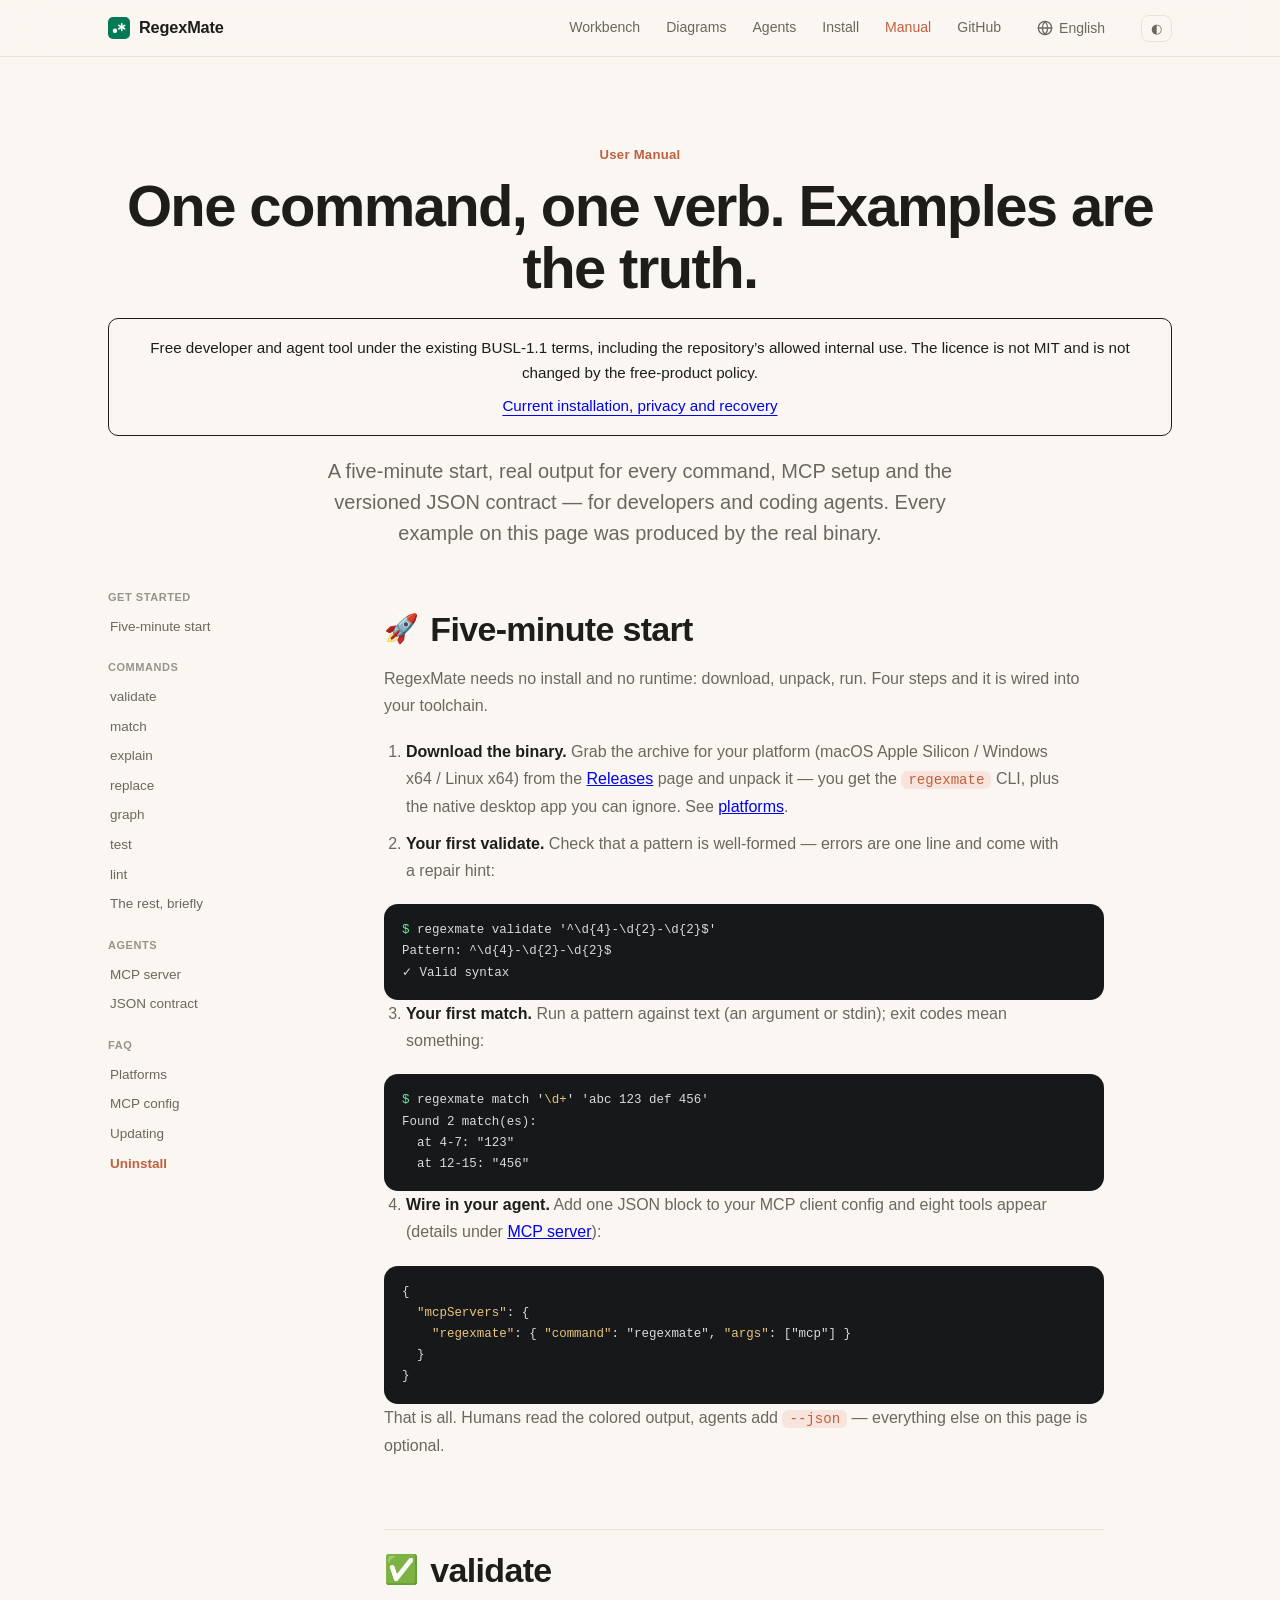
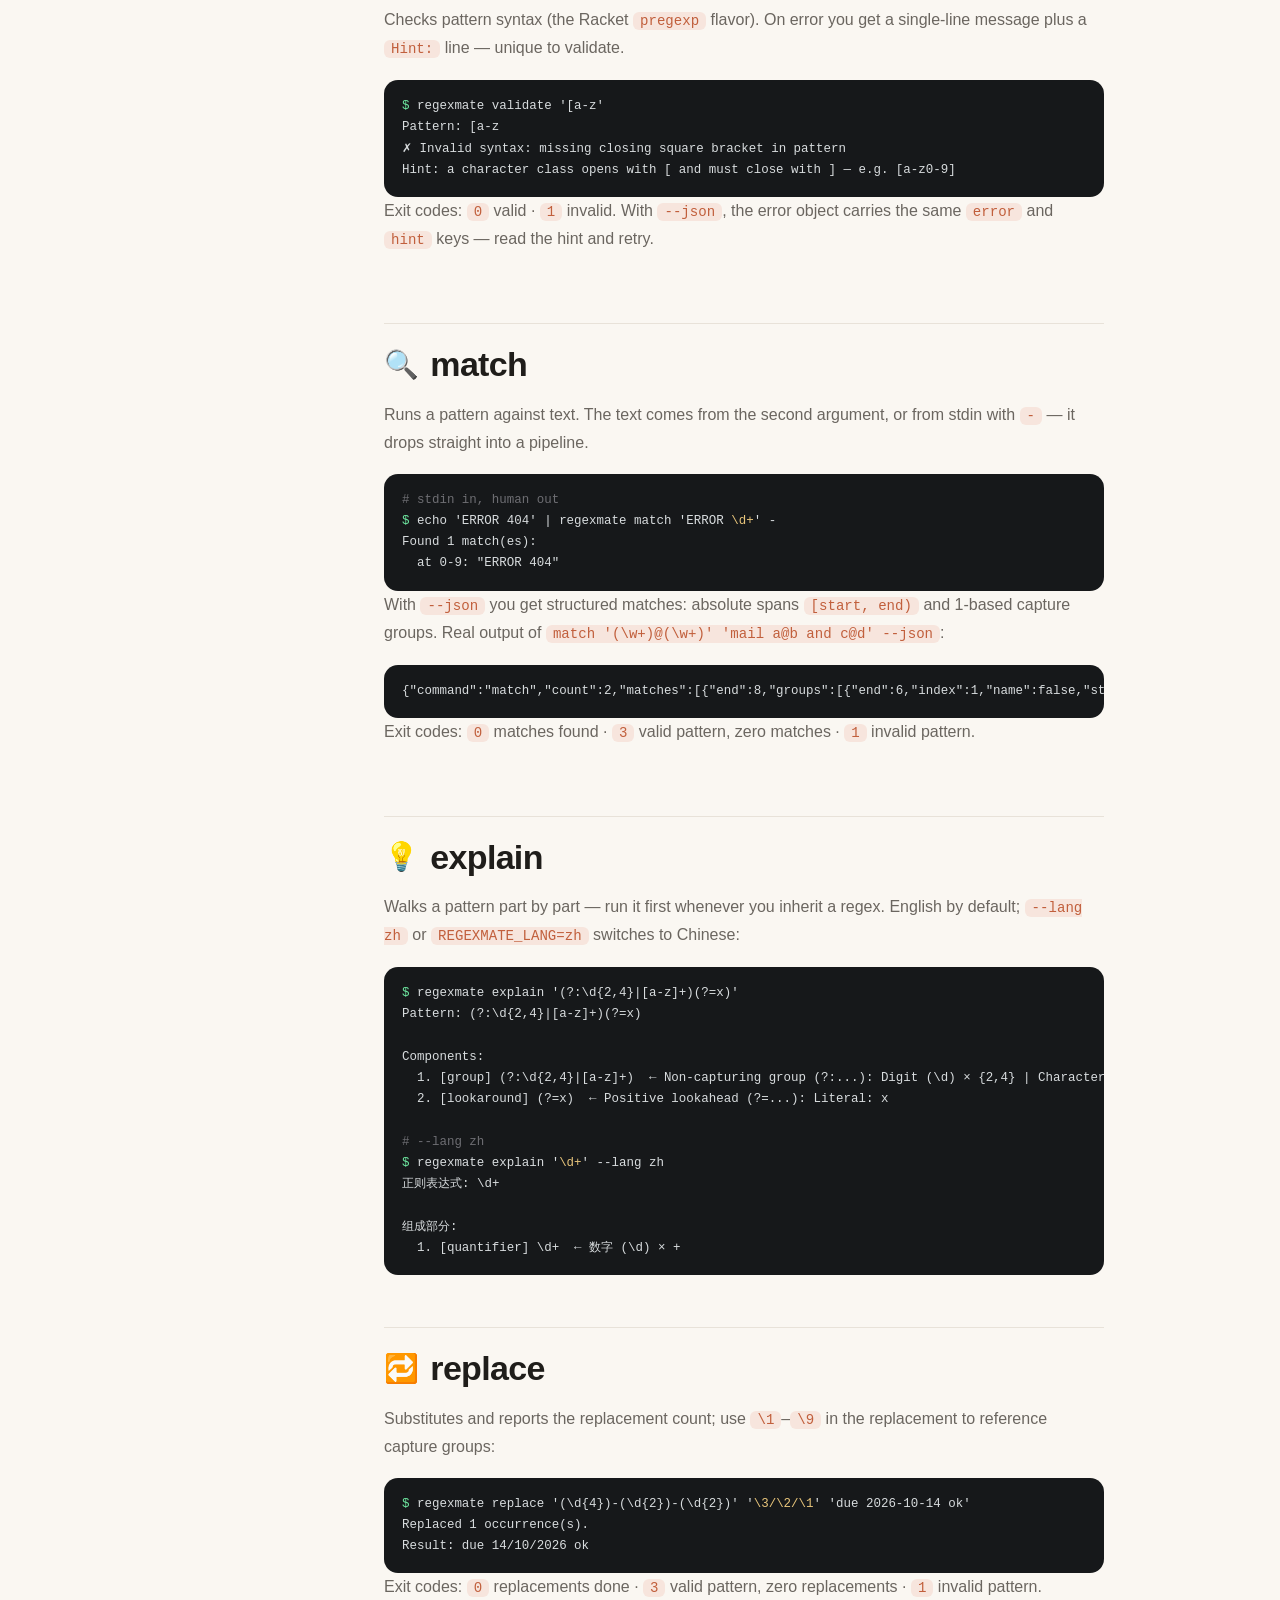
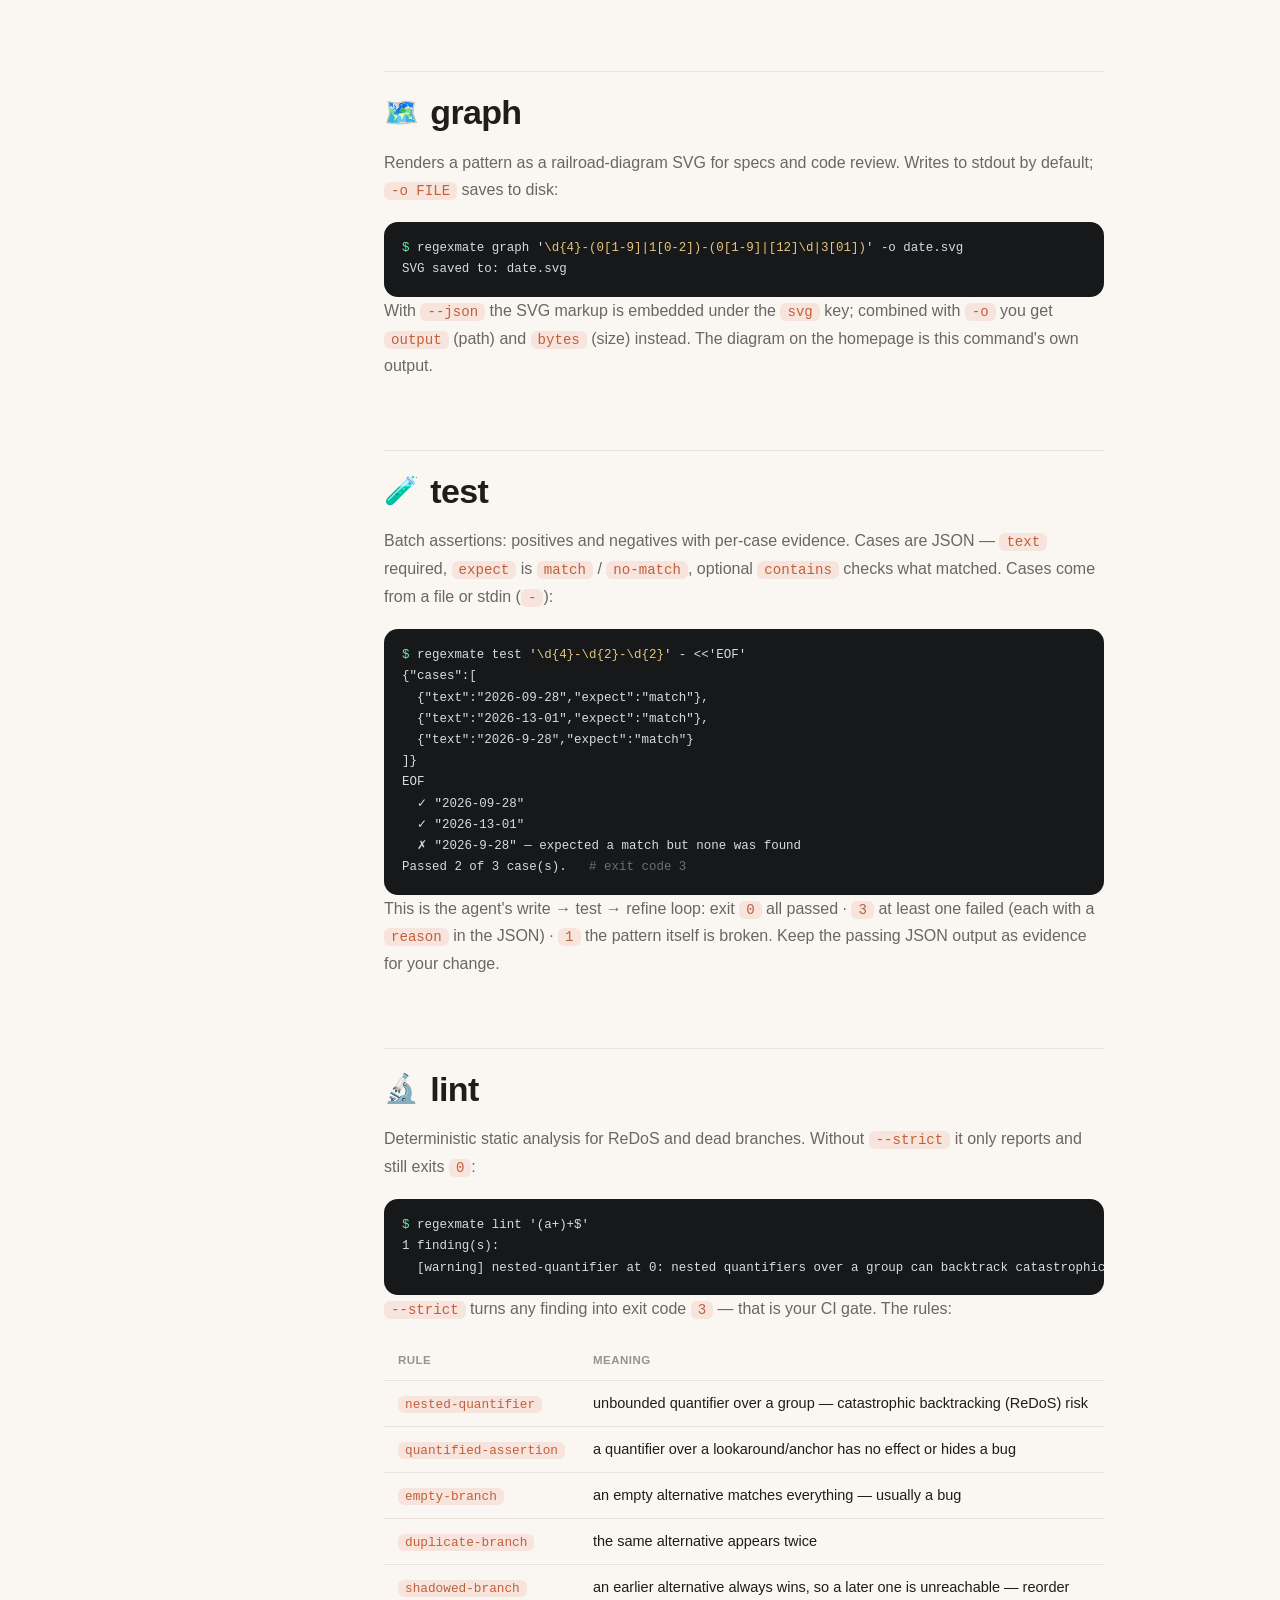
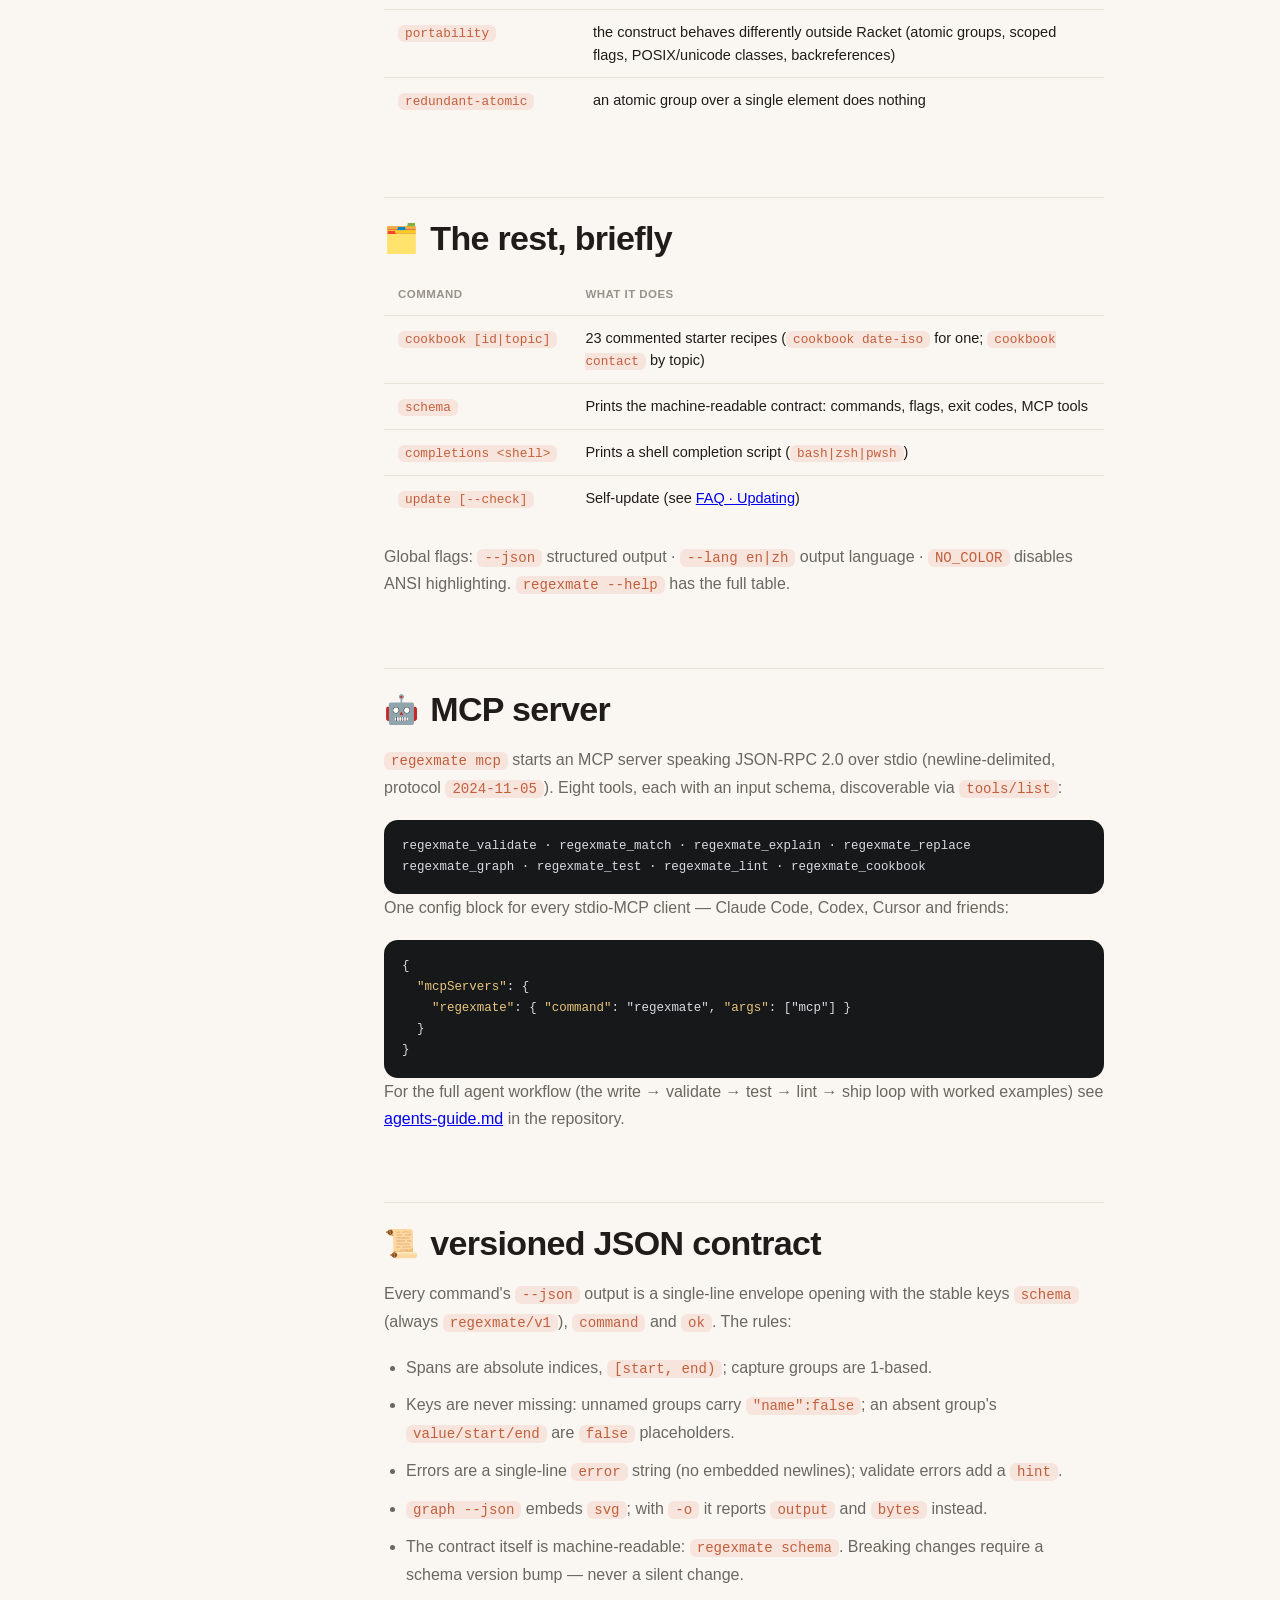
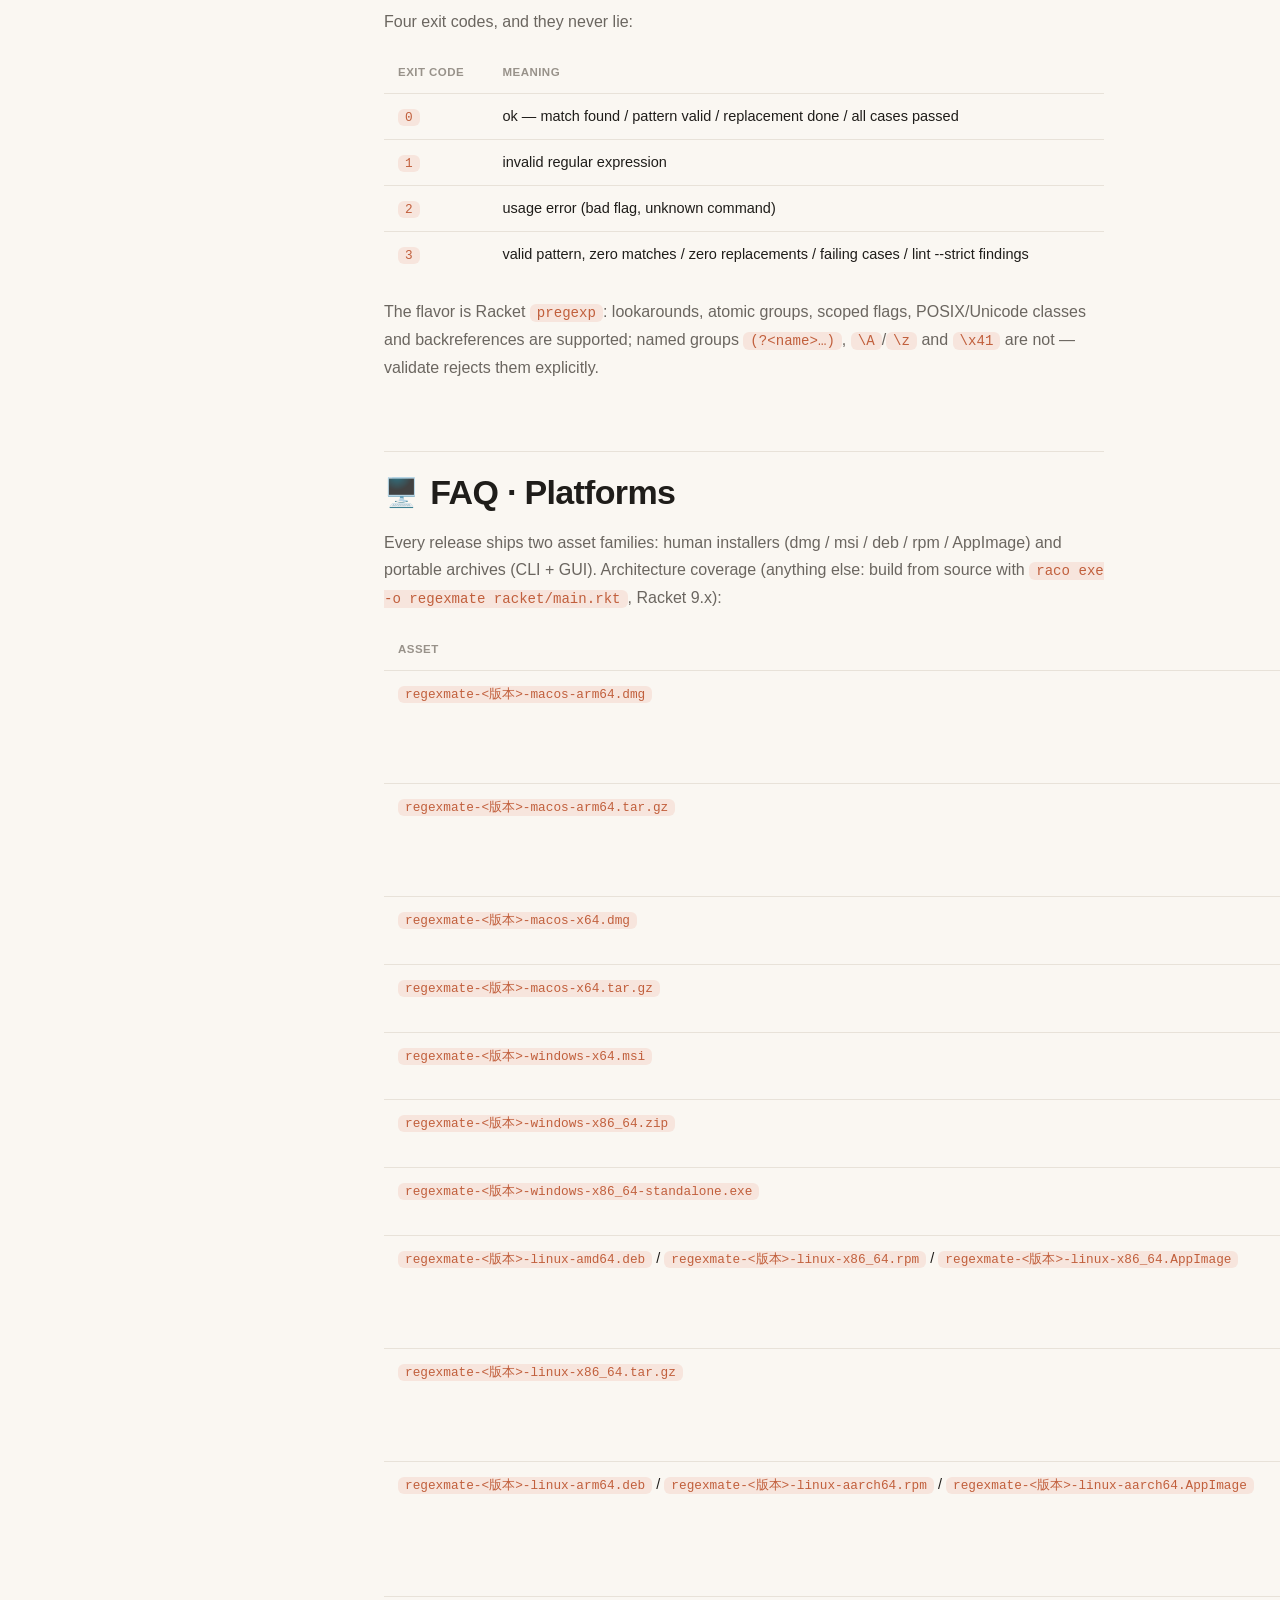
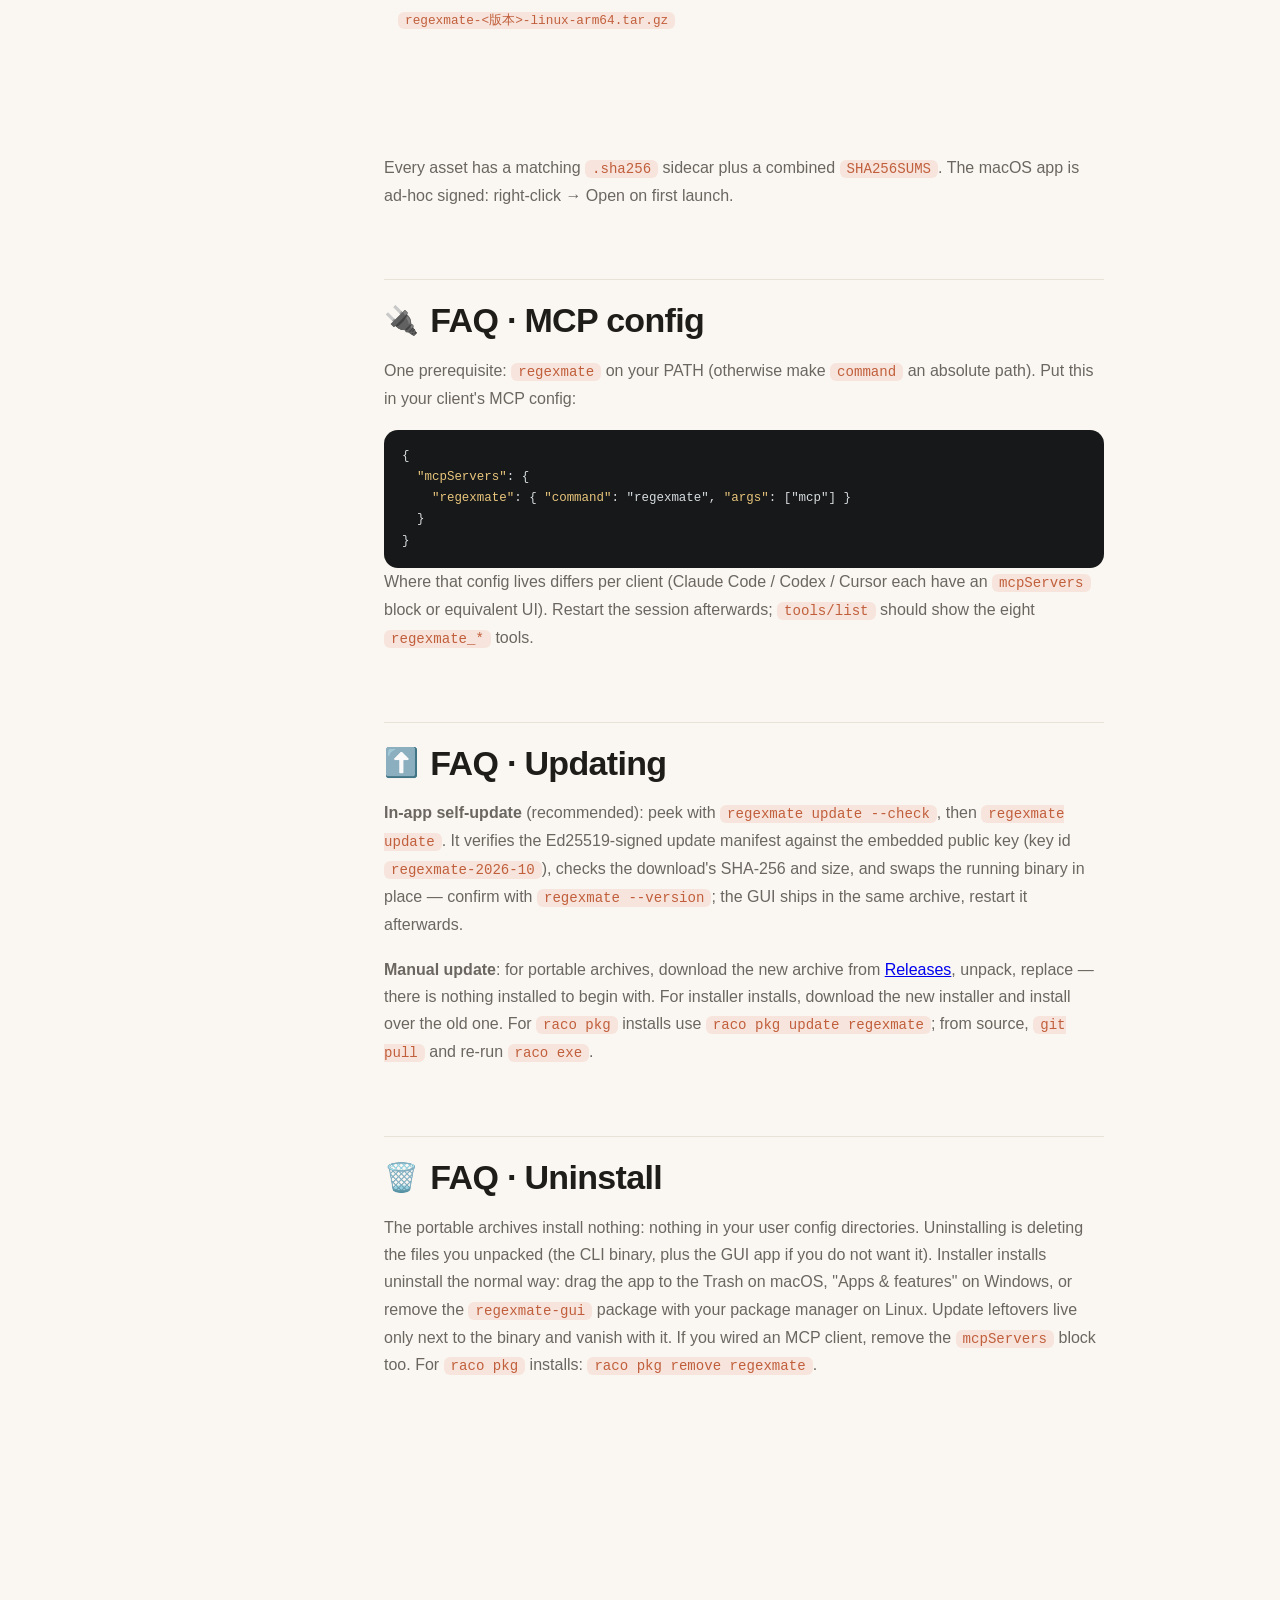
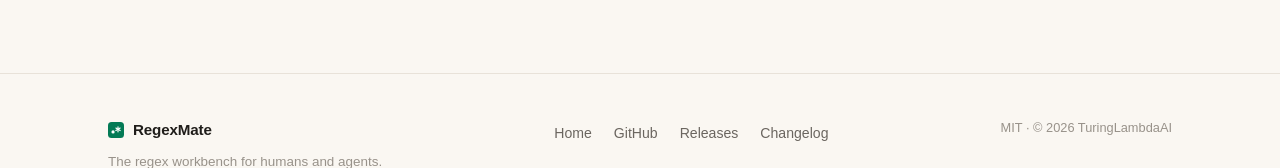
==== commit 43c7c8fe: "refactor: group the Racket engine under racket/ and icons under assets/branding/ Family layout stand" ====
--- a/docs/guide.html
+++ b/docs/guide.html
@@ -307,7 +307,7 @@
             <!-- =================== FAQ: platforms =================== -->
             <section class="manual-section" id="faq-platforms">
                 <h2 class="manual-h2"><span class="h2-emoji">🖥️</span><span data-i18n="gd.faq.plat.title">FAQ · 平台覆盖</span></h2>
-                <p data-i18n="gd.faq.plat.p1">每个 release 提供两类资产：人类安装器（dmg / msi / deb / rpm / AppImage）与便携压缩包（CLI + GUI）。架构覆盖如下（其余架构请从源码构建：<code>raco exe -o regexmate main.rkt</code>，需 Racket 9.x）：</p>
+                <p data-i18n="gd.faq.plat.p1">每个 release 提供两类资产：人类安装器（dmg / msi / deb / rpm / AppImage）与便携压缩包（CLI + GUI）。架构覆盖如下（其余架构请从源码构建：<code>raco exe -o regexmate racket/main.rkt</code>，需 Racket 9.x）：</p>
                 <table class="syntax-table">
                     <thead>
                         <tr>
@@ -456,7 +456,7 @@
             "gd.contract.e3": "语法有效但零匹配 / 零替换 / 用例失败 / lint --strict 有发现",
             "gd.contract.p3": "正则方言是 Racket <code>pregexp</code>：支持环视、原子组、内嵌旗标、POSIX/Unicode 类、反向引用；不支持命名组 <code>(?&lt;name&gt;…)</code>、<code>\\A</code>/<code>\\z</code>、<code>\\x41</code>——validate 会明确拒绝。",
             "gd.faq.plat.title": "FAQ · 平台覆盖",
-            "gd.faq.plat.p1": "每个 release 提供两类资产：人类安装器（dmg / msi / deb / rpm / AppImage）与便携压缩包（CLI + GUI）。架构覆盖如下（其余架构请从源码构建：<code>raco exe -o regexmate main.rkt</code>，需 Racket 9.x）：",
+            "gd.faq.plat.p1": "每个 release 提供两类资产：人类安装器（dmg / msi / deb / rpm / AppImage）与便携压缩包（CLI + GUI）。架构覆盖如下（其余架构请从源码构建：<code>raco exe -o regexmate racket/main.rkt</code>，需 Racket 9.x）：",
             "gd.faq.plat.th1": "资产", "gd.faq.plat.th2": "平台", "gd.faq.plat.th3": "内容",
             "gd.faq.plat.p4": "macOS 14+（Apple Silicon）",
             "gd.faq.plat.p8": "macOS 14+（Intel）", "gd.faq.plat.p9": "Linux arm64（GUI 需 GTK4）", "gd.faq.plat.p10": "GUI 安装器",
@@ -538,7 +538,7 @@
             "gd.contract.e3": "valid pattern, zero matches / zero replacements / failing cases / lint --strict findings",
             "gd.contract.p3": "The flavor is Racket <code>pregexp</code>: lookarounds, atomic groups, scoped flags, POSIX/Unicode classes and backreferences are supported; named groups <code>(?&lt;name&gt;…)</code>, <code>\\A</code>/<code>\\z</code> and <code>\\x41</code> are not — validate rejects them explicitly.",
             "gd.faq.plat.title": "FAQ · Platforms",
-            "gd.faq.plat.p1": "Every release ships two asset families: human installers (dmg / msi / deb / rpm / AppImage) and portable archives (CLI + GUI). Architecture coverage (anything else: build from source with <code>raco exe -o regexmate main.rkt</code>, Racket 9.x):",
+            "gd.faq.plat.p1": "Every release ships two asset families: human installers (dmg / msi / deb / rpm / AppImage) and portable archives (CLI + GUI). Architecture coverage (anything else: build from source with <code>raco exe -o regexmate racket/main.rkt</code>, Racket 9.x):",
             "gd.faq.plat.th1": "Asset", "gd.faq.plat.th2": "Platform", "gd.faq.plat.th3": "Contents",
             "gd.faq.plat.p4": "macOS 14+ (Apple Silicon)",
             "gd.faq.plat.p8": "macOS 14+ (Intel)", "gd.faq.plat.p9": "Linux arm64 (GUI needs GTK4)", "gd.faq.plat.p10": "GUI installer",
--- a/docs/styles.css
+++ b/docs/styles.css
@@ -0,0 +1,413 @@
+/* RegexMate — family design system (palette aligned with payback)
+   Warm neutrals first, one terracotta accent, generous whitespace, hairline structure. */
+
+:root {
+    /* family palette */
+    --bg: #faf7f2;
+    --surface: #ffffff;
+    --ink: #1f1d1a;
+    --muted: #6b6660;
+    --line: #e8e2d9;
+    --accent: #c15f3c;
+    --accent-soft: #f7e5dd;
+    --radius: 14px;
+    /* site extensions derived from the family palette */
+    --bg-soft: #f1ece3;
+    --ink-2: var(--muted);
+    --ink-3: #98928a;
+    --btn: #1f1d1a;
+    --btn-hover: #000000;
+    --btn-ink: #FFFFFF;
+    --term-bg: #16181A;
+    --term-ink: #D8DCDE;
+    --code-ink: #9BD8BC;
+    --canvas: #FFFFFF;      /* diagram canvas, both themes */
+    --radius-l: 22px;
+    --radius-m: var(--radius);
+    --radius-s: 10px;
+    --font: -apple-system, BlinkMacSystemFont, "SF Pro Display", "SF Pro Text",
+            "Segoe UI", Inter, "PingFang SC", "Microsoft YaHei", sans-serif;
+    --mono: "SF Mono", "JetBrains Mono", ui-monospace, "Cascadia Mono", Consolas, monospace;
+}
+
+/* theme: data-theme is set by the inline head script — from localStorage
+   when the user has picked manually, otherwise from the system preference.
+   The explicit light block keeps a manual choice winning over the OS. */
+:root[data-theme="dark"] {
+    --bg: #0A0A0B;
+    --bg-soft: #121214;
+    --surface: #17171A;
+    --ink: #F5F5F7;
+    --muted: #A1A1A6;
+    --ink-2: #A1A1A6;
+    --ink-3: #6E6E73;
+    --line: rgba(255, 255, 255, 0.12);
+    --accent: #3ECF8E;
+    --accent-soft: rgba(62, 207, 142, 0.12);
+    --btn: #F5F5F7;
+    --btn-hover: #FFFFFF;
+    --btn-ink: #0A0A0B;
+    --term-bg: #101214;
+    --canvas: #FFFFFF;
+}
+
+:root[data-theme="light"] {
+    --bg: #faf7f2;
+    --surface: #ffffff;
+    --ink: #1f1d1a;
+    --muted: #6b6660;
+    --line: #e8e2d9;
+    --accent: #c15f3c;
+    --accent-soft: #f7e5dd;
+}
+
+* { margin: 0; padding: 0; box-sizing: border-box; }
+
+html { scroll-behavior: smooth; overflow-x: clip; }
+@media (prefers-reduced-motion: reduce) { html { scroll-behavior: auto; } }
+
+body {
+    font-family: var(--font);
+    background: var(--bg);
+    color: var(--ink);
+    line-height: 1.55;
+    -webkit-font-smoothing: antialiased;
+    text-rendering: optimizeLegibility;
+    overflow-x: clip;
+}
+
+.container { max-width: 1120px; margin: 0 auto; padding: 0 28px; }
+@media (max-width: 640px) { .container { padding: 0 20px; } }
+
+code, pre { font-family: var(--mono); font-size: 0.88em; }
+
+::selection { background: var(--accent-soft); }
+
+/* reveal-on-scroll: elements are visible by default; JS opts them in */
+.js .reveal { opacity: 0; transform: translateY(14px); transition: opacity .6s ease, transform .6s ease; }
+.js .reveal.in { opacity: 1; transform: none; }
+@media (prefers-reduced-motion: reduce) {
+    .js .reveal { opacity: 1; transform: none; transition: none; }
+}
+
+/* ---------- nav ---------- */
+.nav {
+    position: sticky; top: 0; z-index: 60;
+    background: var(--bg);
+    border-bottom: 1px solid var(--line);
+}
+@supports ((-webkit-backdrop-filter: blur(18px)) or (backdrop-filter: blur(18px))) {
+    .nav { background: color-mix(in srgb, var(--bg) 72%, transparent); -webkit-backdrop-filter: blur(18px); backdrop-filter: blur(18px); }
+}
+.nav-inner {
+    max-width: 1120px; margin: 0 auto; padding: 0 28px;
+    height: 56px; display: flex; align-items: center; justify-content: space-between;
+}
+.brand {
+    display: inline-flex; align-items: center; gap: 9px;
+    font-weight: 600; font-size: 1.02em; color: var(--ink); text-decoration: none;
+    letter-spacing: -0.01em;
+}
+.nav-links { display: flex; align-items: center; gap: 26px; }
+.nav-links a {
+    color: var(--ink-2); text-decoration: none; font-size: 0.88em; font-weight: 500;
+    min-height: 44px; display: inline-flex; align-items: center;
+    transition: color .15s;
+}
+.nav-links a:hover { color: var(--ink); }
+/* ---- language dropdown (family standard) ---- */
+.lang-dropdown-wrapper { position: relative; }
+.lang-btn { display: flex; align-items: center; gap: 6px; background: none; border: none; cursor: pointer; font-family: var(--font); font-size: 14px; color: var(--muted); padding: 6px 10px; border-radius: 8px; transition: color .15s, background .15s; }
+.lang-btn:hover { color: var(--accent); background: var(--accent-soft); }
+.lang-menu { position: absolute; top: calc(100% + 6px); right: 0; background: var(--surface); border: 1px solid var(--line); border-radius: var(--radius-s); box-shadow: 0 12px 32px rgba(0, 0, 0, 0.12); padding: 6px; min-width: 132px; margin: 0; list-style: none; opacity: 0; visibility: hidden; transform: translateY(-4px); transition: opacity .18s, visibility .18s, transform .18s; z-index: 10000; }
+.lang-dropdown-wrapper:hover .lang-menu, .lang-dropdown-wrapper:focus-within .lang-menu { opacity: 1; visibility: visible; transform: translateY(0); }
+.lang-menu li { padding: 7px 12px; font-size: 14px; color: var(--ink); border-radius: 6px; cursor: pointer; transition: background .15s, color .15s; }
+.lang-menu li:hover { background: var(--accent-soft); color: var(--accent); }
+@media (max-width: 760px) { .nav-links a:not(.nav-github) { display: none; } }
+
+/* ---- theme toggle (family standard) ---- */
+.theme-btn {
+    border: 1px solid var(--line);
+    background: transparent;
+    color: var(--muted);
+    border-radius: 8px;
+    padding: 5px 9px;
+    font-size: 13px;
+    font-family: var(--font);
+    cursor: pointer;
+    transition: color .15s, background .15s, border-color .15s;
+}
+.theme-btn:hover { color: var(--accent); background: var(--accent-soft); border-color: var(--accent); }
+
+/* ---------- hero ---------- */
+.hero { padding: 96px 0 0; text-align: center; position: relative; }
+.hero-eyebrow { display: flex; gap: 8px; justify-content: center; margin-bottom: 28px; flex-wrap: wrap; }
+.pill {
+    font-size: 0.78em; font-weight: 500; color: var(--ink-2);
+    border: 1px solid var(--line); border-radius: 999px; padding: 5px 14px;
+}
+.pill-accent { color: var(--accent); border-color: color-mix(in srgb, var(--accent) 35%, transparent); background: var(--accent-soft); }
+.hero-title {
+    font-size: clamp(42px, 7vw, 84px);
+    font-weight: 700; letter-spacing: -0.03em; line-height: 1.04;
+    margin: 0 auto 18px; max-width: 18ch;
+}
+.hero-sub {
+    max-width: 620px; margin: 0 auto 34px; color: var(--ink-2);
+    font-size: clamp(17px, 2vw, 21px); line-height: 1.5; letter-spacing: -0.01em;
+}
+.hero-cta { display: flex; gap: 14px; justify-content: center; align-items: center; flex-wrap: wrap; }
+.btn {
+    display: inline-flex; align-items: center; justify-content: center;
+    padding: 13px 26px; border-radius: 999px; min-height: 48px;
+    font-weight: 600; font-size: 0.95em; text-decoration: none;
+    transition: transform .15s, background .15s, opacity .15s;
+}
+.btn:active { transform: scale(0.98); }
+.btn-primary { background: var(--btn); color: var(--btn-ink); }
+.btn-primary:hover { background: var(--btn-hover); }
+.btn-quiet { color: var(--accent); padding: 13px 10px; }
+.btn-quiet:hover { opacity: .75; }
+.hero-note { margin-top: 18px; color: var(--ink-3); font-size: 0.82em; }
+.hero-note code { color: var(--ink-2); }
+
+/* hero visual */
+.hero-visual {
+    position: relative; max-width: 960px; margin: 64px auto 0; padding: 0 28px;
+}
+.hero-glow {
+    position: absolute; inset: -8% 0 auto; height: 70%;
+    background:
+        radial-gradient(50% 60% at 30% 20%, color-mix(in srgb, var(--accent) 16%, transparent), transparent 70%),
+        radial-gradient(45% 55% at 75% 25%, rgba(59, 130, 246, 0.10), transparent 70%);
+    filter: blur(6px); pointer-events: none;
+}
+.shot-frame {
+    position: relative;
+    border-radius: var(--radius-l);
+    border: 1px solid var(--line);
+    box-shadow: 0 30px 80px -30px rgba(0, 0, 0, 0.35), 0 2px 8px rgba(0, 0, 0, 0.06);
+    overflow: hidden;
+    background: var(--canvas);
+}
+.shot-frame img { display: block; width: 100%; height: auto; }
+
+/* ---------- sections ---------- */
+.section { padding: 128px 0 0; }
+.section-eyebrow {
+    color: var(--accent); font-size: 0.82em; font-weight: 600;
+    letter-spacing: 0.02em; margin-bottom: 10px;
+}
+.section-title {
+    font-size: clamp(30px, 4.2vw, 48px); font-weight: 700;
+    letter-spacing: -0.025em; line-height: 1.1; margin-bottom: 14px;
+}
+.section-lede { color: var(--ink-2); font-size: clamp(16px, 1.8vw, 19px); max-width: 640px; margin-bottom: 48px; }
+.section-lede code { color: var(--ink); }
+
+/* ---------- bento ---------- */
+.bento {
+    display: grid; grid-template-columns: repeat(3, 1fr); gap: 14px;
+    grid-auto-flow: dense;
+}
+.cell {
+    background: var(--surface);
+    border: 1px solid var(--line);
+    border-radius: var(--radius-l);
+    padding: 28px;
+    min-width: 0;
+    display: flex; flex-direction: column;
+}
+.cell--wide { grid-column: span 2; }
+.cell h3 { font-size: 1.15em; font-weight: 600; letter-spacing: -0.01em; margin-bottom: 8px; }
+.cell p { color: var(--ink-2); font-size: 0.92em; }
+.cell .cell-visual { margin-top: 20px; }
+.cell-tag {
+    font-size: 0.72em; font-weight: 600; color: var(--accent);
+    text-transform: uppercase; letter-spacing: 0.07em; margin-bottom: 12px;
+}
+.snippet {
+    background: var(--term-bg); color: var(--term-ink);
+    border-radius: var(--radius-m); padding: 16px 18px;
+    font-size: 0.78em; line-height: 1.65; overflow-x: auto; white-space: pre;
+}
+.snippet code { font-size: 1em; }
+.snippet .k { color: var(--code-ink); }
+.snippet .v { color: #E8C57B; }
+.snippet .c { color: #6E6E73; }
+.diagram-chip {
+    background: var(--canvas); border: 1px solid var(--line);
+    border-radius: var(--radius-m); padding: 14px; text-align: center;
+}
+.diagram-chip img { max-width: 100%; height: auto; }
+.out {
+    background: var(--term-bg); color: var(--term-ink);
+    border-radius: var(--radius-m); padding: 16px 18px;
+    font-size: 0.78em; line-height: 1.7; overflow-x: auto; white-space: pre;
+    font-family: var(--mono);
+}
+.out .ok { color: #6EE7A0; }
+.out .bad { color: #F0A05A; }
+.out .dim { color: #6E6E73; }
+
+@media (max-width: 900px) {
+    .bento { grid-template-columns: 1fr 1fr; }
+    .cell--wide { grid-column: span 2; }
+}
+@media (max-width: 640px) {
+    .bento { grid-template-columns: 1fr; }
+    .cell--wide { grid-column: span 1; }
+    .section { padding-top: 96px; }
+}
+
+/* ---------- diagram showcase ---------- */
+.showcase {
+    background: var(--canvas);
+    border: 1px solid var(--line);
+    border-radius: var(--radius-l);
+    padding: clamp(20px, 4vw, 48px);
+    text-align: center;
+}
+.showcase img { max-width: 100%; height: auto; }
+.showcase figcaption {
+    margin-top: 20px; font-size: 0.85em; color: var(--ink-2);
+    font-family: var(--mono);
+    overflow-x: auto; white-space: nowrap;
+}
+.showcase figcaption code { color: var(--accent); }
+
+/* ---------- agents ---------- */
+.agent-grid { display: grid; grid-template-columns: 1fr 1fr; gap: 56px; align-items: start; }
+.agent-col h3 { font-size: 1.2em; font-weight: 600; letter-spacing: -0.01em; margin-bottom: 16px; }
+.agent-col h3 + p { color: var(--ink-2); font-size: 0.92em; margin-bottom: 18px; }
+.agent-col h3.mt { margin-top: 44px; }
+.exit-table { width: 100%; border-collapse: collapse; }
+.exit-table td { padding: 13px 6px; border-top: 1px solid var(--line); font-size: 0.92em; color: var(--ink-2); vertical-align: top; }
+.exit-table tr:last-child td { border-bottom: 1px solid var(--line); }
+.exit-table td:first-child { width: 60px; }
+.exit-table code {
+    background: var(--accent-soft); color: var(--accent); font-weight: 600;
+    padding: 2px 10px; border-radius: 7px;
+}
+.agent-note { color: var(--ink-3); font-size: 0.84em; margin-top: 14px; }
+@media (max-width: 860px) {
+    .agent-grid { grid-template-columns: minmax(0, 1fr); gap: 44px; }
+    .agent-col { min-width: 0; }
+    .agent-col .snippet, .agent-col .out { max-width: 100%; }
+}
+
+/* ---------- install ---------- */
+.install-grid { display: grid; grid-template-columns: repeat(4, 1fr); gap: 40px; }
+.install-col { min-width: 0; }
+.install-col h3 { font-size: 1em; font-weight: 600; margin-bottom: 6px; }
+.install-col p { color: var(--ink-2); font-size: 0.86em; margin-bottom: 16px; min-height: 3.2em; }
+.code-pill {
+    display: block; background: var(--term-bg); color: var(--term-ink);
+    border-radius: 12px; padding: 13px 16px;
+    font-size: 0.78em; line-height: 1.6; overflow-x: auto;
+    white-space: pre;
+    font-family: var(--mono);
+}
+.install-col .btn-quiet { padding-left: 0; margin-top: 10px; }
+@media (max-width: 960px) { .install-grid { grid-template-columns: 1fr 1fr; } }
+@media (max-width: 560px) { .install-grid { grid-template-columns: 1fr; } .install-col p { min-height: 0; } }
+
+/* ---------- roadmap ---------- */
+.next-rows { max-width: 720px; }
+.next-row {
+    display: flex; align-items: baseline; gap: 18px;
+    padding: 18px 4px; border-top: 1px solid var(--line);
+    color: var(--ink-2); font-size: 0.95em;
+}
+.next-row:last-child { border-bottom: 1px solid var(--line); }
+.next-row .tag {
+    flex-shrink: 0; font-size: 0.7em; font-weight: 700; text-transform: uppercase;
+    letter-spacing: 0.07em; color: var(--accent); background: var(--accent-soft);
+    padding: 3px 10px; border-radius: 999px;
+}
+.next-row .tag.later { color: var(--ink-3); background: var(--bg-soft); }
+
+/* ---------- manual (guide.html) ---------- */
+.manual-hero { padding: 88px 0 40px; text-align: center; }
+.manual-hero .eyebrow {
+    color: var(--accent); font-size: 0.82em; font-weight: 600;
+    letter-spacing: 0.02em; margin-bottom: 10px;
+}
+.manual-hero h1 {
+    font-size: clamp(34px, 5vw, 58px); font-weight: 700;
+    letter-spacing: -0.028em; line-height: 1.06; margin-bottom: 16px;
+}
+.manual-hero .lead { color: var(--ink-2); font-size: clamp(16px, 1.9vw, 20px); max-width: 640px; margin: 0 auto; }
+
+.manual-layout {
+    display: grid; grid-template-columns: 220px minmax(0, 1fr); gap: 56px;
+    max-width: 1120px; margin: 0 auto; padding: 0 28px 96px;
+}
+@media (max-width: 900px) { .manual-layout { grid-template-columns: 1fr; gap: 24px; } .manual-toc { display: none; } }
+
+.manual-toc {
+    position: sticky; top: 80px; align-self: start;
+    font-size: 13.5px; max-height: calc(100vh - 100px); overflow-y: auto;
+}
+.manual-toc a {
+    display: block; color: var(--ink-2); padding: 5px 0 5px 14px; margin-left: -14px;
+    border-left: 2px solid transparent; text-decoration: none; line-height: 1.45;
+    transition: color .15s, border-color .15s;
+}
+.manual-toc a:hover { color: var(--accent); }
+.manual-toc a.active { color: var(--accent); border-left-color: var(--accent); font-weight: 600; }
+.manual-toc-group {
+    font-size: 11px; text-transform: uppercase; letter-spacing: 0.05em;
+    color: var(--ink-3); font-weight: 600; margin: 18px 0 6px;
+}
+.manual-toc-group:first-child { margin-top: 0; }
+
+.manual-section { padding: 14px 0 52px; scroll-margin-top: 76px; max-width: 720px; }
+.manual-section + .manual-section { border-top: 1px solid var(--line); }
+.manual-h2 {
+    font-size: clamp(26px, 3.4vw, 34px); font-weight: 700; letter-spacing: -0.02em;
+    margin-bottom: 10px; display: flex; align-items: center; gap: 12px;
+}
+.manual-h2 .h2-emoji { font-size: 0.82em; }
+.manual-section > p { color: var(--ink-2); font-size: 16px; line-height: 1.7; margin-bottom: 18px; }
+.manual-section > p code, .manual-section li code, .manual-section td code, .manual-section dl code {
+    background: var(--accent-soft); color: var(--accent); padding: 1px 7px; border-radius: 6px;
+}
+.manual-section ol, .manual-section ul { margin: 0 0 20px; padding-left: 22px; max-width: 680px; }
+.manual-section ol li, .manual-section ul li { color: var(--ink-2); font-size: 16px; line-height: 1.7; margin-bottom: 10px; }
+.manual-section li strong { color: var(--ink); }
+.manual-h3 { font-size: 18px; font-weight: 600; color: var(--ink); margin: 28px 0 10px; }
+
+.syntax-table { width: 100%; border-collapse: collapse; margin: 8px 0 22px; font-size: 14.5px; }
+.syntax-table th, .syntax-table td { text-align: left; padding: 11px 14px; border-bottom: 1px solid var(--line); vertical-align: top; }
+.syntax-table th { font-size: 11.5px; text-transform: uppercase; letter-spacing: 0.04em; color: var(--ink-3); font-weight: 600; }
+.syntax-table td:first-child { white-space: nowrap; }
+.syntax-table tr:last-child td { border-bottom: none; }
+
+/* command examples reuse the terminal .out block; $ prompt and flags colored */
+.out .prompt { color: #6EE7A0; user-select: none; }
+.out .flag { color: #E8C57B; }
+.out .comment { color: #6E6E73; }
+
+.callout {
+    background: var(--accent-soft); border: 1px solid color-mix(in srgb, var(--accent) 30%, transparent);
+    border-radius: var(--radius-m); padding: 14px 18px; margin: 20px 0;
+    font-size: 14.5px; line-height: 1.6; color: var(--ink);
+}
+.callout-title { font-weight: 600; color: var(--accent); margin-bottom: 4px; }
+
+.faq-q { font-weight: 600; color: var(--ink); margin: 26px 0 8px; }
+.faq-q code { background: var(--accent-soft); color: var(--accent); padding: 1px 7px; border-radius: 6px; }
+
+/* ---------- footer ---------- */
+.footer { border-top: 1px solid var(--line); margin-top: 128px; padding: 44px 0 40px; }
+.footer-inner {
+    display: flex; align-items: flex-start; justify-content: space-between;
+    gap: 24px; flex-wrap: wrap;
+}
+.brand-footer { font-size: 0.95em; }
+.footer-note { color: var(--ink-3); font-size: 0.84em; margin-top: 6px; }
+.footer-links { display: flex; gap: 22px; flex-wrap: wrap; }
+.footer-links a { color: var(--ink-2); text-decoration: none; font-size: 0.88em; min-height: 32px; display: inline-flex; align-items: center; }
+.footer-links a:hover { color: var(--ink); }
+.footer-copy { color: var(--ink-3); font-size: 0.8em; }
